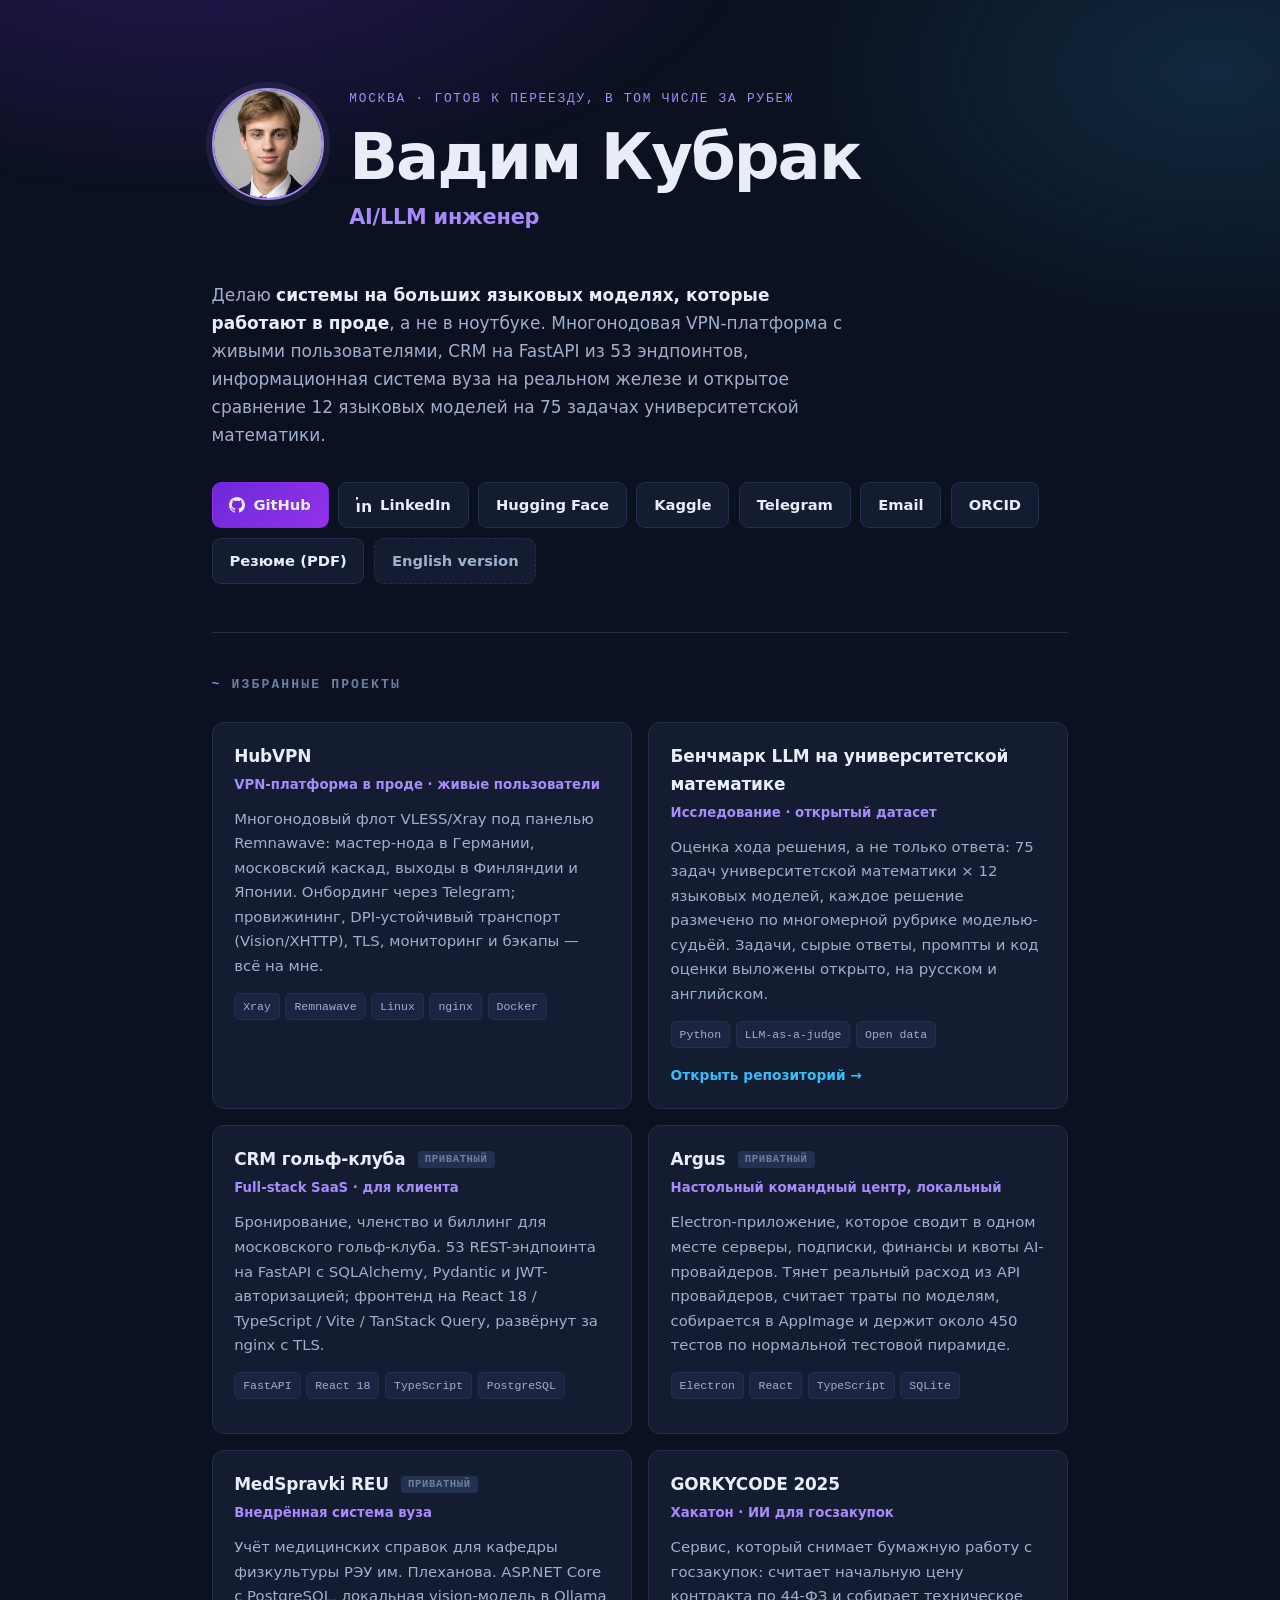
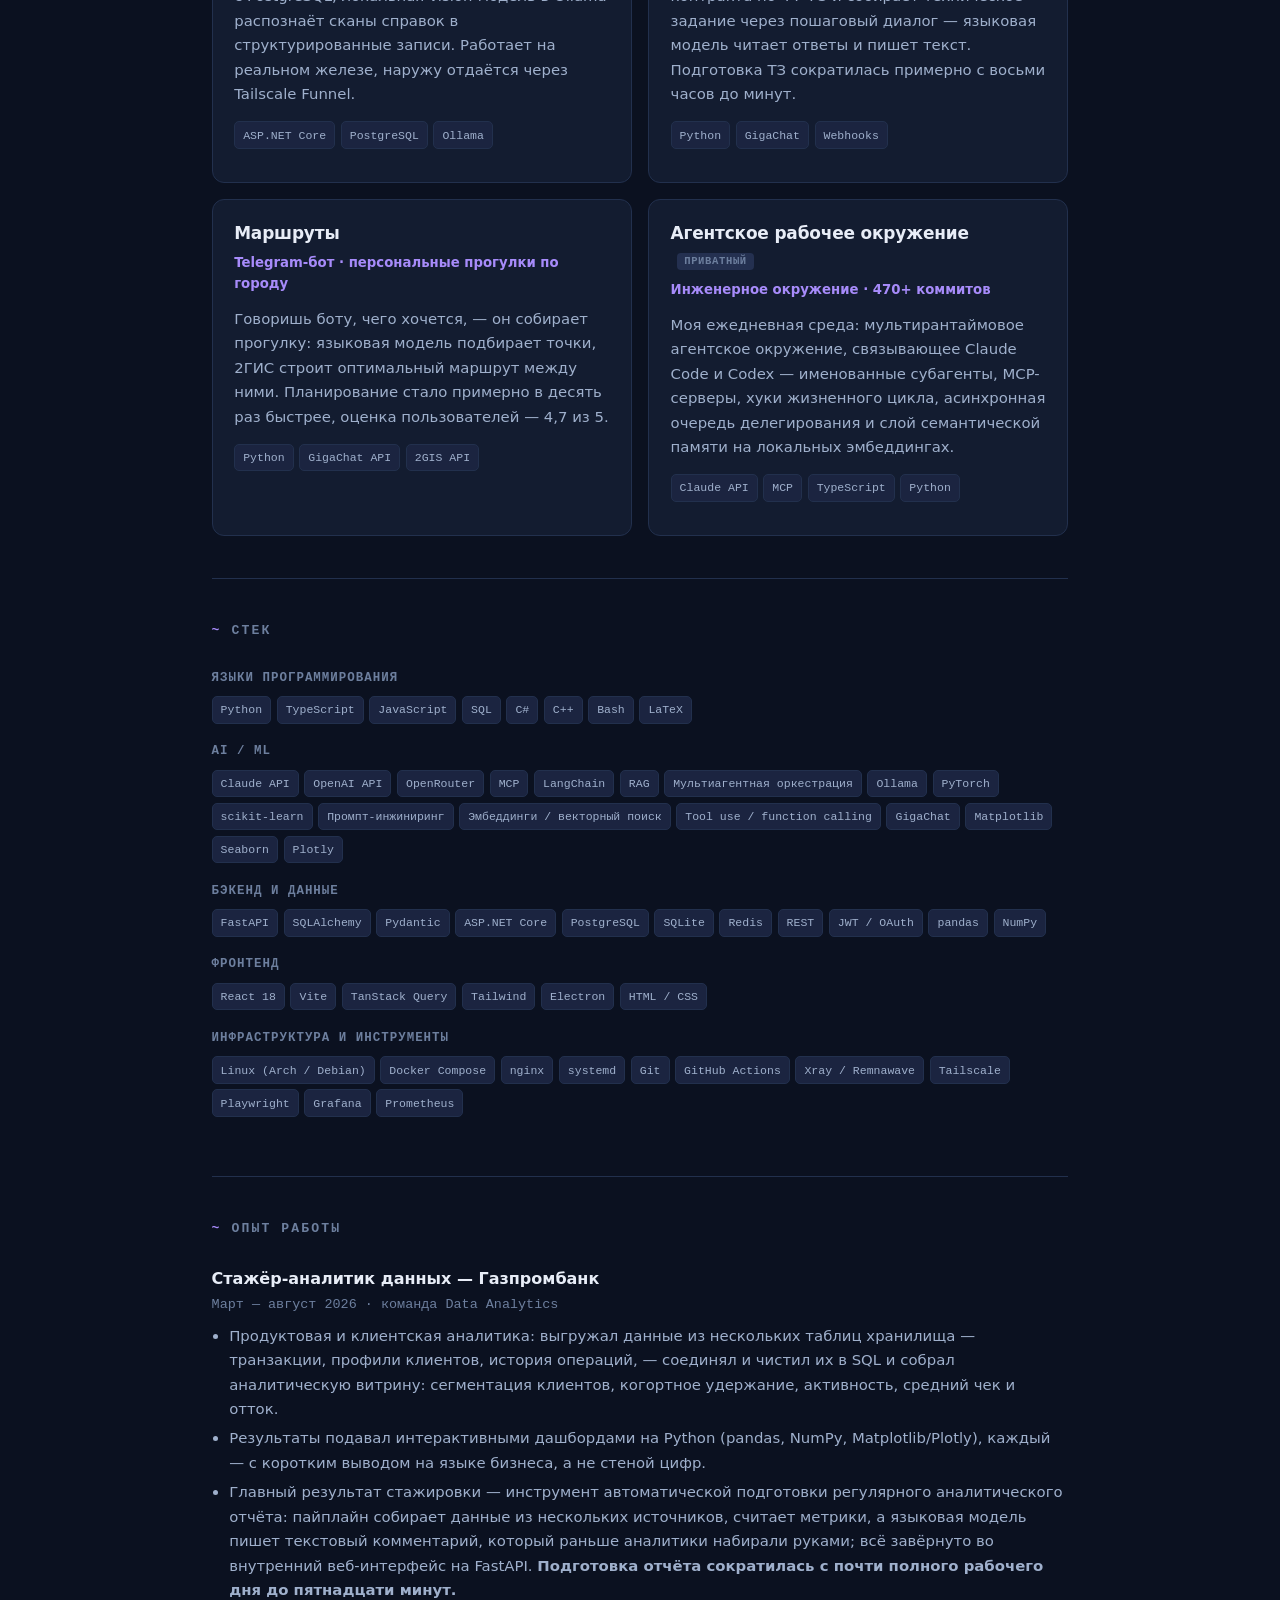
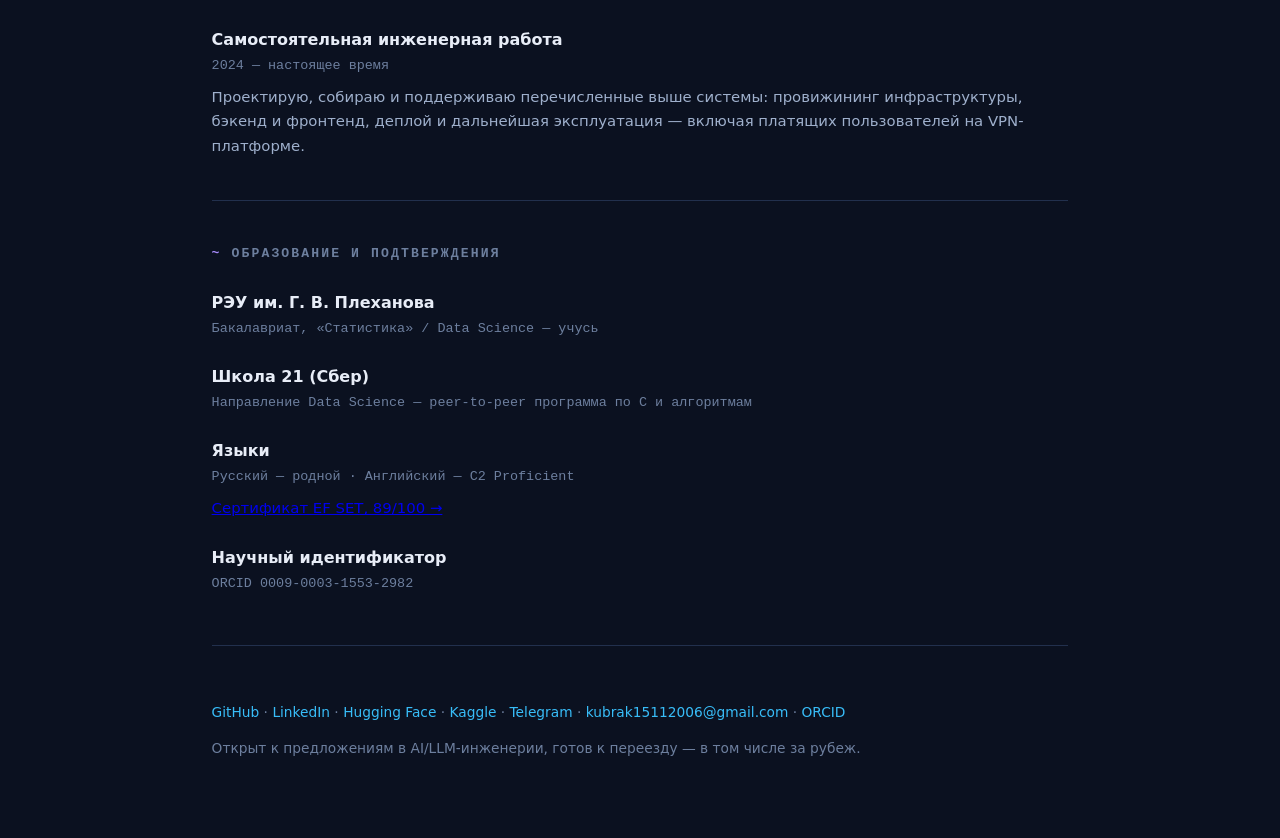
==== ru/index.html @ 2b0903d4 "Add a printable one-page CV and a Russian version of the site" ====
<!doctype html>
<html lang="ru">
<head>
<meta charset="utf-8" />
<meta name="viewport" content="width=device-width, initial-scale=1" />
<title>Вадим Кубрак — AI/LLM инженер</title>
<meta name="description" content="AI/LLM инженер. Системы на языковых моделях в проде: мультиагентные пайплайны, RAG, MCP. FastAPI, React, инфраструктура на Linux. Открыт к предложениям, готов к переезду." />
<link rel="canonical" href="https://archangel-gabri.github.io/ru/" />
<link rel="alternate" hreflang="en" href="https://archangel-gabri.github.io/" />
<link rel="alternate" hreflang="ru" href="https://archangel-gabri.github.io/ru/" />
<link rel="alternate" hreflang="x-default" href="https://archangel-gabri.github.io/" />

<meta property="og:type" content="profile" />
<meta property="og:title" content="Вадим Кубрак — AI/LLM инженер" />
<meta property="og:description" content="Системы на языковых моделях, которые работают в проде, а не в ноутбуке. Мультиагентные пайплайны, RAG, MCP." />
<meta property="og:url" content="https://archangel-gabri.github.io/ru/" />
<meta property="og:image" content="https://archangel-gabri.github.io/assets/og.jpg" />
<meta property="og:image:width" content="1200" />
<meta property="og:image:height" content="630" />
<meta property="profile:first_name" content="Vadim" />
<meta property="profile:last_name" content="Kubrak" />
<meta name="twitter:card" content="summary_large_image" />
<meta name="twitter:title" content="Вадим Кубрак — AI/LLM инженер" />
<meta name="twitter:description" content="Системы на языковых моделях в проде. Мультиагентные пайплайны, RAG, MCP." />
<meta name="twitter:image" content="https://archangel-gabri.github.io/assets/og.jpg" />

<link rel="icon" type="image/png" href="../assets/favicon.png" />
<link rel="apple-touch-icon" href="../assets/avatar.jpg" />

<script type="application/ld+json">
{
  "@context": "https://schema.org",
  "@type": "Person",
  "name": "Vadim Kubrak",
  "alternateName": "Кубрак Вадим Андреевич",
  "jobTitle": "AI / LLM Application Engineer",
  "email": "mailto:kubrak15112006@gmail.com",
  "url": "https://archangel-gabri.github.io/",
  "image": "https://archangel-gabri.github.io/assets/avatar.jpg",
  "identifier": "https://orcid.org/0009-0003-1553-2982",
  "address": { "@type": "PostalAddress", "addressLocality": "Moscow", "addressCountry": "RU" },
  "seeks": {
    "@type": "Demand",
    "name": "AI / LLM engineering roles in the EU — relocation ready"
  },
  "hasCredential": [
    {
      "@type": "EducationalOccupationalCredential",
      "name": "EF SET English Certificate — C2 Proficient (89/100)",
      "url": "https://cert.efset.org/AUNUCR",
      "credentialCategory": "certificate"
    }
  ],
  "alumniOf": [
    { "@type": "CollegeOrUniversity", "name": "Plekhanov Russian University of Economics" },
    { "@type": "EducationalOrganization", "name": "School 21 (Sber)" }
  ],
  "knowsLanguage": ["ru", "en"],
  "knowsAbout": ["Large Language Models", "Retrieval-Augmented Generation", "Model Context Protocol",
                 "FastAPI", "React", "TypeScript", "Python", "Linux", "Docker"],
  "sameAs": [
    "https://github.com/Archangel-gabri",
    "https://www.linkedin.com/in/vadimkubrak/",
    "https://huggingface.co/vadimkubrak",
    "https://www.kaggle.com/vadimkubrak",
    "https://orcid.org/0009-0003-1553-2982",
    "https://t.me/Castiel68"
  ]
}
</script>

<style>
  :root{
    --bg:#0B1120; --bg-soft:#111a2e; --panel:#131c30; --line:#22304d;
    --ink:#E8EDF7; --ink-dim:#9FB0CC; --ink-faint:#6D7F9E;
    --accent:#A78BFA; --accent-2:#6D28D9; --accent-3:#38BDF8;
    --mono:ui-monospace,"JetBrains Mono","SF Mono",Menlo,Consolas,monospace;
    --sans:"Inter",system-ui,-apple-system,"Segoe UI",Roboto,sans-serif;
    --maxw:900px;
  }
  *{box-sizing:border-box}
  html{scroll-behavior:smooth}
  body{
    margin:0; background:var(--bg); color:var(--ink);
    font-family:var(--sans); line-height:1.65; -webkit-font-smoothing:antialiased;
  }
  body::before{
    content:""; position:fixed; inset:0; pointer-events:none; z-index:0;
    background:
      radial-gradient(60rem 30rem at 15% -10%, rgba(109,40,217,.28), transparent 60%),
      radial-gradient(45rem 28rem at 95% 8%, rgba(56,189,248,.14), transparent 62%);
  }
  .wrap{position:relative; z-index:1; max-width:var(--maxw); margin:0 auto; padding:0 1.35rem}

  /* ── header ─────────────────────────────────────────── */
  header{padding:5.5rem 0 3rem}
  .idcard{display:flex; gap:1.6rem; align-items:flex-start; margin-bottom:1.4rem}
  .idcard img{
    width:112px; height:112px; border-radius:50%; object-fit:cover; flex:none;
    border:2px solid var(--accent); box-shadow:0 0 0 6px rgba(167,139,250,.10);
  }
  @media (max-width:520px){
    .idcard{flex-direction:column; gap:1rem}
    .idcard img{width:88px; height:88px}
  }
  .eyebrow{
    font-family:var(--mono); font-size:.8rem; letter-spacing:.14em; text-transform:uppercase;
    color:var(--accent); margin:0 0 1rem;
  }
  h1{
    margin:0 0 .55rem; font-size:clamp(2.4rem,7vw,4rem); line-height:1.03;
    letter-spacing:-.03em; font-weight:800;
  }
  .role{
    margin:0 0 1.6rem; font-size:clamp(1.05rem,2.6vw,1.3rem); color:var(--accent);
    font-weight:600; letter-spacing:-.01em;
  }
  .lede{max-width:60ch; color:var(--ink-dim); font-size:1.06rem; margin:0 0 2rem}
  .lede strong{color:var(--ink); font-weight:600}

  .links{display:flex; flex-wrap:wrap; gap:.6rem}
  .btn{
    display:inline-flex; align-items:center; gap:.5rem; text-decoration:none;
    padding:.62rem 1.05rem; border-radius:9px; font-size:.92rem; font-weight:600;
    border:1px solid var(--line); color:var(--ink); background:var(--panel);
    transition:border-color .18s, transform .18s, background .18s;
  }
  .btn:hover{border-color:var(--accent); transform:translateY(-2px); background:#182444}
  .btn.lang{border-style:dashed; color:var(--ink-dim)}
  .btn.primary{background:linear-gradient(135deg,var(--accent-2),#9333EA); border-color:transparent}
  .btn.primary:hover{background:linear-gradient(135deg,#7c3aed,#a855f7)}
  .btn svg{width:16px;height:16px;fill:currentColor;flex:none}

  /* ── sections ───────────────────────────────────────── */
  section{padding:2.6rem 0; border-top:1px solid var(--line)}
  h2{
    font-family:var(--mono); font-size:.82rem; letter-spacing:.16em; text-transform:uppercase;
    color:var(--ink-faint); margin:0 0 1.6rem; font-weight:600;
  }
  h2::before{content:"~ "; color:var(--accent)}

  .grid{display:grid; grid-template-columns:repeat(auto-fit,minmax(280px,1fr)); gap:1rem}
  .card{
    background:var(--panel); border:1px solid var(--line); border-radius:12px; padding:1.25rem 1.35rem;
    transition:border-color .18s, transform .18s;
  }
  .card:hover{border-color:#33456b; transform:translateY(-2px)}
  .card h3{margin:0 0 .2rem; font-size:1.06rem; letter-spacing:-.01em}
  .card .meta{margin:0 0 .7rem; font-size:.83rem; color:var(--accent); font-weight:600}
  .card p{margin:0 0 .9rem; font-size:.93rem; color:var(--ink-dim)}
  .card a.more{font-size:.86rem; color:var(--accent-3); text-decoration:none; font-weight:600}
  .card a.more:hover{text-decoration:underline}

  .tags{display:flex; flex-wrap:wrap; gap:.35rem; margin-bottom:.85rem}
  .tag{
    font-family:var(--mono); font-size:.72rem; padding:.2rem .5rem; border-radius:5px;
    background:#1b2440; color:var(--ink-dim); border:1px solid var(--line);
  }
  .pill{
    font-family:var(--mono); font-size:.66rem; letter-spacing:.06em; text-transform:uppercase;
    padding:.15rem .45rem; border-radius:4px; background:#243050; color:var(--ink-faint);
    vertical-align:middle; margin-left:.4rem; font-weight:600;
  }

  /* stack */
  .stack-row{margin-bottom:1.1rem}
  .stack-row h4{
    margin:0 0 .5rem; font-size:.78rem; font-family:var(--mono); color:var(--ink-faint);
    letter-spacing:.08em; text-transform:uppercase; font-weight:600;
  }

  /* experience / education */
  .entry{margin-bottom:1.5rem}
  .entry:last-child{margin-bottom:0}
  .entry h3{margin:0 0 .1rem; font-size:1rem}
  .entry .meta{margin:0 0 .5rem; font-size:.84rem; color:var(--ink-faint); font-family:var(--mono)}
  .entry p{margin:0; font-size:.93rem; color:var(--ink-dim)}
  .entry ul{margin:.5rem 0 0; padding-left:1.1rem; color:var(--ink-dim); font-size:.93rem}
  .entry li{margin-bottom:.28rem}

  footer{
    padding:2.6rem 0 4rem; border-top:1px solid var(--line);
    color:var(--ink-faint); font-size:.86rem;
  }
  footer a{color:var(--accent-3); text-decoration:none}
  footer a:hover{text-decoration:underline}

  @media (prefers-reduced-motion:reduce){
    *{transition:none !important; scroll-behavior:auto !important}
  }
</style>
</head>
<body>
<div class="wrap">

<header>
  <div class="idcard">
    <img src="../assets/avatar.jpg" width="112" height="112"
         alt="Vadim Kubrak" fetchpriority="high" />
    <div>
      <p class="eyebrow">Москва · готов к переезду, в том числе за рубеж</p>
      <h1>Вадим Кубрак</h1>
      <p class="role">AI/LLM инженер</p>
    </div>
  </div>
  <p class="lede">
    Делаю <strong>системы на больших языковых моделях, которые работают в проде</strong>, а не в ноутбуке.
    Многонодовая VPN-платформа с живыми пользователями, CRM на FastAPI из 53 эндпоинтов, информационная
    система вуза на реальном железе и открытое сравнение 12 языковых моделей на 75 задачах университетской
    математики.
  </p>
  <div class="links">
    <a class="btn primary" href="https://github.com/Archangel-gabri">
      <svg viewBox="0 0 16 16"><path d="M8 0C3.58 0 0 3.58 0 8c0 3.54 2.29 6.53 5.47 7.59.4.07.55-.17.55-.38 0-.19-.01-.82-.01-1.49-2.01.37-2.53-.49-2.69-.94-.09-.23-.48-.94-.82-1.13-.28-.15-.68-.52-.01-.53.63-.01 1.08.58 1.23.82.72 1.21 1.87.87 2.33.66.07-.52.28-.87.51-1.07-1.78-.2-3.64-.89-3.64-3.95 0-.87.31-1.59.82-2.15-.08-.2-.36-1.02.08-2.12 0 0 .67-.21 2.2.82.64-.18 1.32-.27 2-.27s1.36.09 2 .27c1.53-1.04 2.2-.82 2.2-.82.44 1.1.16 1.92.08 2.12.51.56.82 1.27.82 2.15 0 3.07-1.87 3.75-3.65 3.95.29.25.54.73.54 1.48 0 1.07-.01 1.93-.01 2.2 0 .21.15.46.55.38A8.01 8.01 0 0016 8c0-4.42-3.58-8-8-8z"/></svg>
      GitHub
    </a>
    <a class="btn" href="https://www.linkedin.com/in/vadimkubrak/">
      <svg viewBox="0 0 16 16"><path d="M3.6 5.9H.9V15h2.7V5.9zM2.2 1A1.6 1.6 0 100 2.6 1.6 1.6 0 002.2 1zM15 9.9c0-2.6-1.4-3.9-3.3-3.9a2.9 2.9 0 00-2.6 1.4V5.9H6.4V15H9v-4.8c0-1.3.3-2.2 1.6-2.2s1.5.9 1.5 2.2V15H15V9.9z"/></svg>
      LinkedIn
    </a>
    <a class="btn" href="https://huggingface.co/vadimkubrak">Hugging Face</a>
    <a class="btn" href="https://www.kaggle.com/vadimkubrak">Kaggle</a>
    <a class="btn" href="https://t.me/Castiel68">Telegram</a>
    <a class="btn" href="mailto:kubrak15112006@gmail.com">Email</a>
    <a class="btn" href="https://orcid.org/0009-0003-1553-2982">ORCID</a>
    <a class="btn" href="../Vadim-Kubrak-CV.pdf" download>Резюме (PDF)</a>
    <a class="btn lang" href="../" hreflang="en" lang="en">English version</a>
  </div>
</header>

<section id="work">
  <h2>Избранные проекты</h2>
  <div class="grid">

    <article class="card">
      <h3>HubVPN</h3>
      <p class="meta">VPN-платформа в проде · живые пользователи</p>
      <p>
        Многонодовый флот VLESS/Xray под панелью Remnawave: мастер-нода в Германии, московский каскад,
        выходы в Финляндии и Японии. Онбординг через Telegram; провижининг, DPI-устойчивый транспорт
        (Vision/XHTTP), TLS, мониторинг и бэкапы — всё на мне.
      </p>
      <div class="tags"><span class="tag">Xray</span><span class="tag">Remnawave</span><span class="tag">Linux</span><span class="tag">nginx</span><span class="tag">Docker</span></div>
    </article>

    <article class="card">
      <h3>Бенчмарк LLM на университетской математике</h3>
      <p class="meta">Исследование · открытый датасет</p>
      <p>
        Оценка хода решения, а не только ответа: 75 задач университетской математики × 12 языковых моделей,
        каждое решение размечено по многомерной рубрике моделью-судьёй. Задачи, сырые ответы, промпты и код
        оценки выложены открыто, на русском и английском.
      </p>
      <div class="tags"><span class="tag">Python</span><span class="tag">LLM-as-a-judge</span><span class="tag">Open data</span></div>
      <a class="more" href="https://github.com/Archangel-gabri/llm-university-math-benchmark">Открыть репозиторий →</a>
    </article>

    <article class="card">
      <h3>CRM гольф-клуба <span class="pill">приватный</span></h3>
      <p class="meta">Full-stack SaaS · для клиента</p>
      <p>
        Бронирование, членство и биллинг для московского гольф-клуба. 53 REST-эндпоинта на FastAPI с
        SQLAlchemy, Pydantic и JWT-авторизацией; фронтенд на React 18 / TypeScript / Vite / TanStack Query,
        развёрнут за nginx с TLS.
      </p>
      <div class="tags"><span class="tag">FastAPI</span><span class="tag">React 18</span><span class="tag">TypeScript</span><span class="tag">PostgreSQL</span></div>
    </article>

    <article class="card">
      <h3>Argus <span class="pill">приватный</span></h3>
      <p class="meta">Настольный командный центр, локальный</p>
      <p>
        Electron-приложение, которое сводит в одном месте серверы, подписки, финансы и квоты AI-провайдеров.
        Тянет реальный расход из API провайдеров, считает траты по моделям, собирается в AppImage и держит
        около 450 тестов по нормальной тестовой пирамиде.
      </p>
      <div class="tags"><span class="tag">Electron</span><span class="tag">React</span><span class="tag">TypeScript</span><span class="tag">SQLite</span></div>
    </article>

    <article class="card">
      <h3>MedSpravki REU <span class="pill">приватный</span></h3>
      <p class="meta">Внедрённая система вуза</p>
      <p>
        Учёт медицинских справок для кафедры физкультуры РЭУ им. Плеханова. ASP.NET Core с PostgreSQL,
        локальная vision-модель в Ollama распознаёт сканы справок в структурированные записи. Работает на
        реальном железе, наружу отдаётся через Tailscale Funnel.
      </p>
      <div class="tags"><span class="tag">ASP.NET Core</span><span class="tag">PostgreSQL</span><span class="tag">Ollama</span></div>
    </article>

    <article class="card">
      <h3>GORKYCODE 2025</h3>
      <p class="meta">Хакатон · ИИ для госзакупок</p>
      <p>
        Сервис, который снимает бумажную работу с госзакупок: считает начальную цену контракта по 44-ФЗ и
        собирает техническое задание через пошаговый диалог — языковая модель читает ответы и пишет текст.
        Подготовка ТЗ сократилась примерно с восьми часов до минут.
      </p>
      <div class="tags"><span class="tag">Python</span><span class="tag">GigaChat</span><span class="tag">Webhooks</span></div>
    </article>

    <article class="card">
      <h3>Маршруты</h3>
      <p class="meta">Telegram-бот · персональные прогулки по городу</p>
      <p>
        Говоришь боту, чего хочется, — он собирает прогулку: языковая модель подбирает точки, 2ГИС строит
        оптимальный маршрут между ними. Планирование стало примерно в десять раз быстрее, оценка
        пользователей — 4,7 из 5.
      </p>
      <div class="tags"><span class="tag">Python</span><span class="tag">GigaChat API</span><span class="tag">2GIS API</span></div>
    </article>

    <article class="card">
      <h3>Агентское рабочее окружение <span class="pill">приватный</span></h3>
      <p class="meta">Инженерное окружение · 470+ коммитов</p>
      <p>
        Моя ежедневная среда: мультирантаймовое агентское окружение, связывающее Claude Code и Codex —
        именованные субагенты, MCP-серверы, хуки жизненного цикла, асинхронная очередь делегирования и
        слой семантической памяти на локальных эмбеддингах.
      </p>
      <div class="tags"><span class="tag">Claude API</span><span class="tag">MCP</span><span class="tag">TypeScript</span><span class="tag">Python</span></div>
    </article>

  </div>
</section>

<section id="stack">
  <h2>Стек</h2>

  <div class="stack-row">
    <h4>Языки программирования</h4>
    <div class="tags">
      <span class="tag">Python</span><span class="tag">TypeScript</span><span class="tag">JavaScript</span>
      <span class="tag">SQL</span><span class="tag">C#</span><span class="tag">C++</span>
      <span class="tag">Bash</span><span class="tag">LaTeX</span>
    </div>
  </div>

  <div class="stack-row">
    <h4>AI / ML</h4>
    <div class="tags">
      <span class="tag">Claude API</span><span class="tag">OpenAI API</span><span class="tag">OpenRouter</span>
      <span class="tag">MCP</span><span class="tag">LangChain</span><span class="tag">RAG</span>
      <span class="tag">Мультиагентная оркестрация</span><span class="tag">Ollama</span>
      <span class="tag">PyTorch</span><span class="tag">scikit-learn</span><span class="tag">Промпт-инжиниринг</span>
      <span class="tag">Эмбеддинги / векторный поиск</span><span class="tag">Tool use / function calling</span>
      <span class="tag">GigaChat</span><span class="tag">Matplotlib</span><span class="tag">Seaborn</span><span class="tag">Plotly</span>
    </div>
  </div>

  <div class="stack-row">
    <h4>Бэкенд и данные</h4>
    <div class="tags">
      <span class="tag">FastAPI</span><span class="tag">SQLAlchemy</span><span class="tag">Pydantic</span>
      <span class="tag">ASP.NET Core</span><span class="tag">PostgreSQL</span><span class="tag">SQLite</span>
      <span class="tag">Redis</span><span class="tag">REST</span><span class="tag">JWT / OAuth</span>
      <span class="tag">pandas</span><span class="tag">NumPy</span>
    </div>
  </div>

  <div class="stack-row">
    <h4>Фронтенд</h4>
    <div class="tags">
      <span class="tag">React 18</span><span class="tag">Vite</span><span class="tag">TanStack Query</span>
      <span class="tag">Tailwind</span><span class="tag">Electron</span><span class="tag">HTML / CSS</span>
    </div>
  </div>

  <div class="stack-row">
    <h4>Инфраструктура и инструменты</h4>
    <div class="tags">
      <span class="tag">Linux (Arch / Debian)</span><span class="tag">Docker Compose</span><span class="tag">nginx</span>
      <span class="tag">systemd</span><span class="tag">Git</span><span class="tag">GitHub Actions</span>
      <span class="tag">Xray / Remnawave</span><span class="tag">Tailscale</span><span class="tag">Playwright</span>
      <span class="tag">Grafana</span><span class="tag">Prometheus</span>
    </div>
  </div>
</section>

<section id="experience">
  <h2>Опыт работы</h2>

  <div class="entry">
    <h3>Стажёр-аналитик данных — Газпромбанк</h3>
    <p class="meta">Март — август 2026 · команда Data Analytics</p>
    <ul>
      <li>Продуктовая и клиентская аналитика: выгружал данные из нескольких таблиц хранилища —
          транзакции, профили клиентов, история операций, — соединял и чистил их в SQL и собрал
          аналитическую витрину: сегментация клиентов, когортное удержание, активность, средний чек
          и отток.</li>
      <li>Результаты подавал интерактивными дашбордами на Python (pandas, NumPy, Matplotlib/Plotly),
          каждый — с коротким выводом на языке бизнеса, а не стеной цифр.</li>
      <li>Главный результат стажировки — инструмент автоматической подготовки регулярного
          аналитического отчёта: пайплайн собирает данные из нескольких источников, считает метрики,
          а языковая модель пишет текстовый комментарий, который раньше аналитики набирали руками;
          всё завёрнуто во внутренний веб-интерфейс на FastAPI. <strong>Подготовка отчёта сократилась
          с почти полного рабочего дня до пятнадцати минут.</strong></li>
    </ul>
  </div>

  <div class="entry">
    <h3>Самостоятельная инженерная работа</h3>
    <p class="meta">2024 — настоящее время</p>
    <p>
      Проектирую, собираю и поддерживаю перечисленные выше системы: провижининг инфраструктуры, бэкенд и
      фронтенд, деплой и дальнейшая эксплуатация — включая платящих пользователей на VPN-платформе.
    </p>
  </div>
</section>

<section id="education">
  <h2>Образование и подтверждения</h2>

  <div class="entry">
    <h3>РЭУ им. Г. В. Плеханова</h3>
    <p class="meta">Бакалавриат, «Статистика» / Data Science — учусь</p>
  </div>

  <div class="entry">
    <h3>Школа 21 (Сбер)</h3>
    <p class="meta">Направление Data Science — peer-to-peer программа по C и алгоритмам</p>
  </div>

  <div class="entry">
    <h3>Языки</h3>
    <p class="meta">Русский — родной · Английский — C2 Proficient</p>
    <p><a class="more" href="https://cert.efset.org/AUNUCR">Сертификат EF SET, 89/100 →</a></p>
  </div>

  <div class="entry">
    <h3>Научный идентификатор</h3>
    <p class="meta">ORCID 0009-0003-1553-2982</p>
  </div>
</section>

<footer>
  <p>
    <a href="https://github.com/Archangel-gabri">GitHub</a> ·
    <a href="https://www.linkedin.com/in/vadimkubrak/">LinkedIn</a> ·
    <a href="https://huggingface.co/vadimkubrak">Hugging Face</a> ·
    <a href="https://www.kaggle.com/vadimkubrak">Kaggle</a> ·
    <a href="https://t.me/Castiel68">Telegram</a> ·
    <a href="mailto:kubrak15112006@gmail.com">kubrak15112006@gmail.com</a> ·
    <a href="https://orcid.org/0009-0003-1553-2982">ORCID</a>
  </p>
  <p>Открыт к предложениям в AI/LLM-инженерии, готов к переезду — в том числе за рубеж.</p>
</footer>

</div>
</body>
</html>
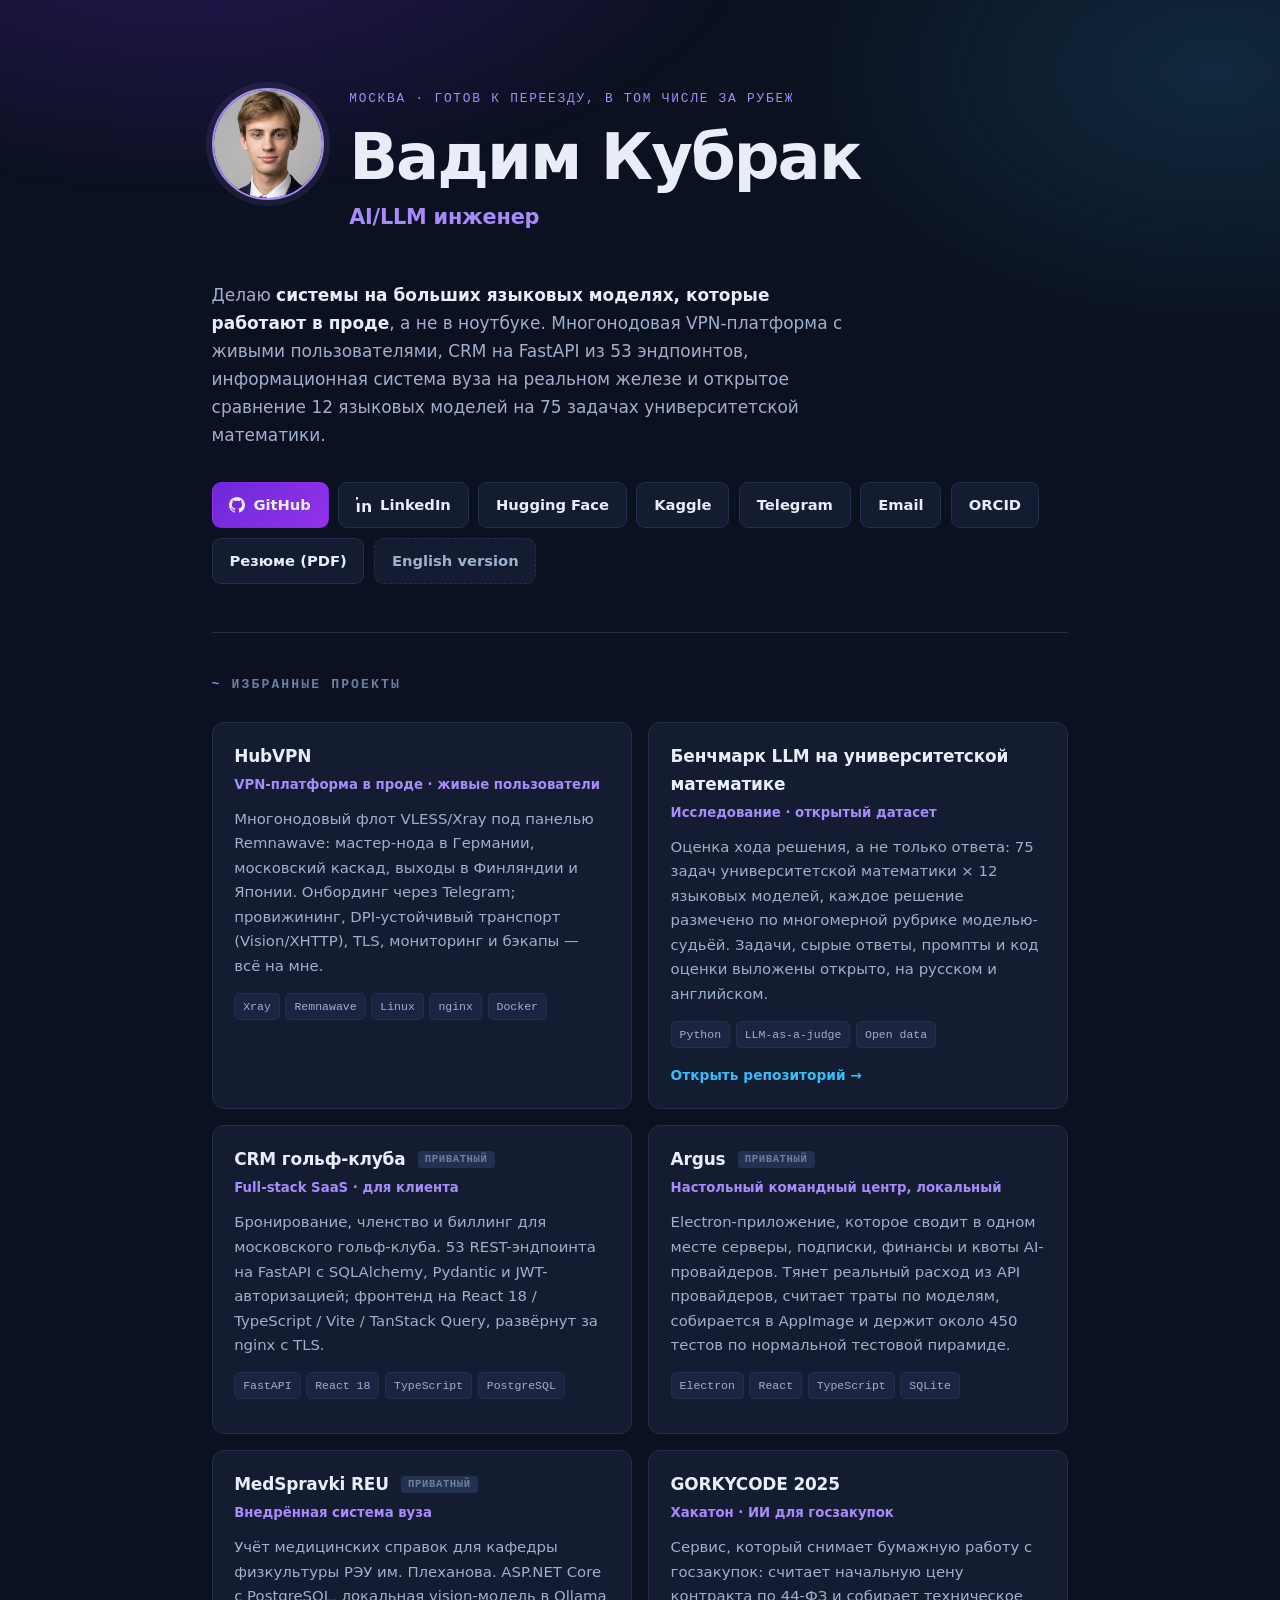
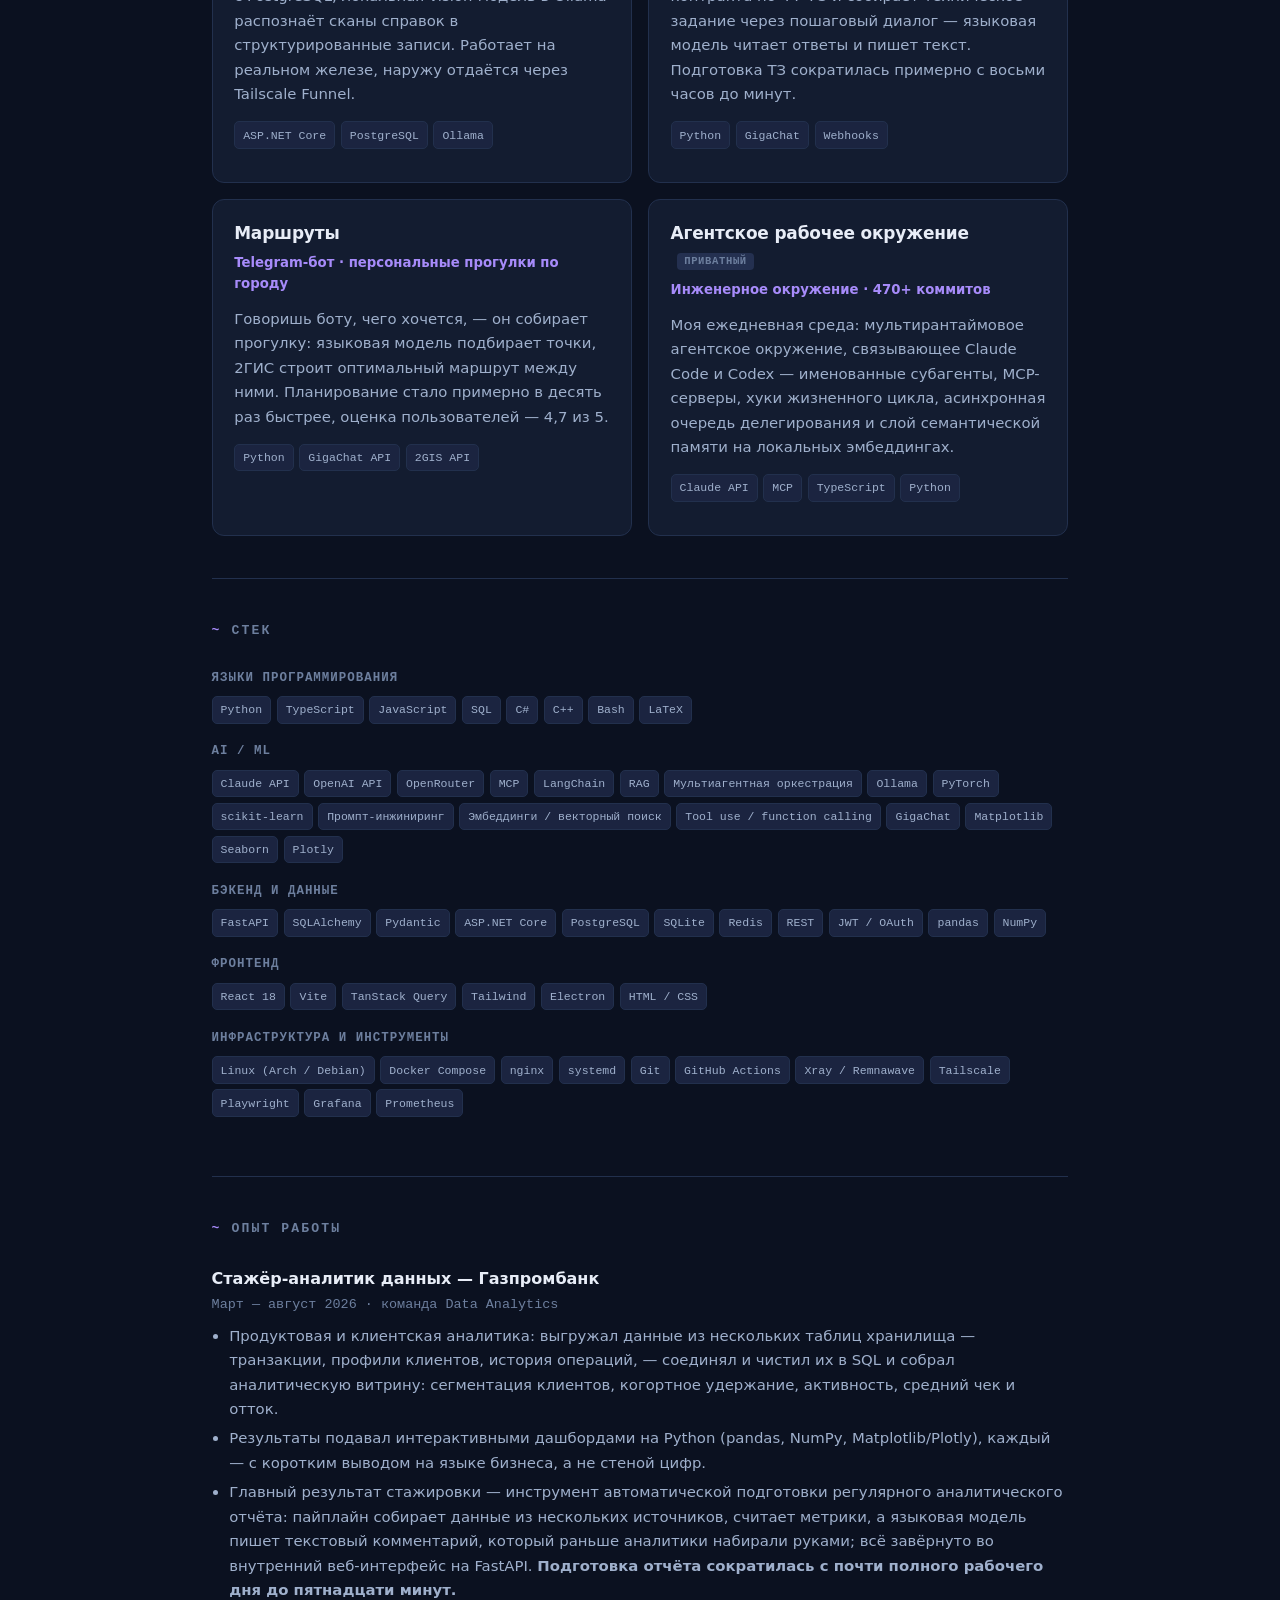
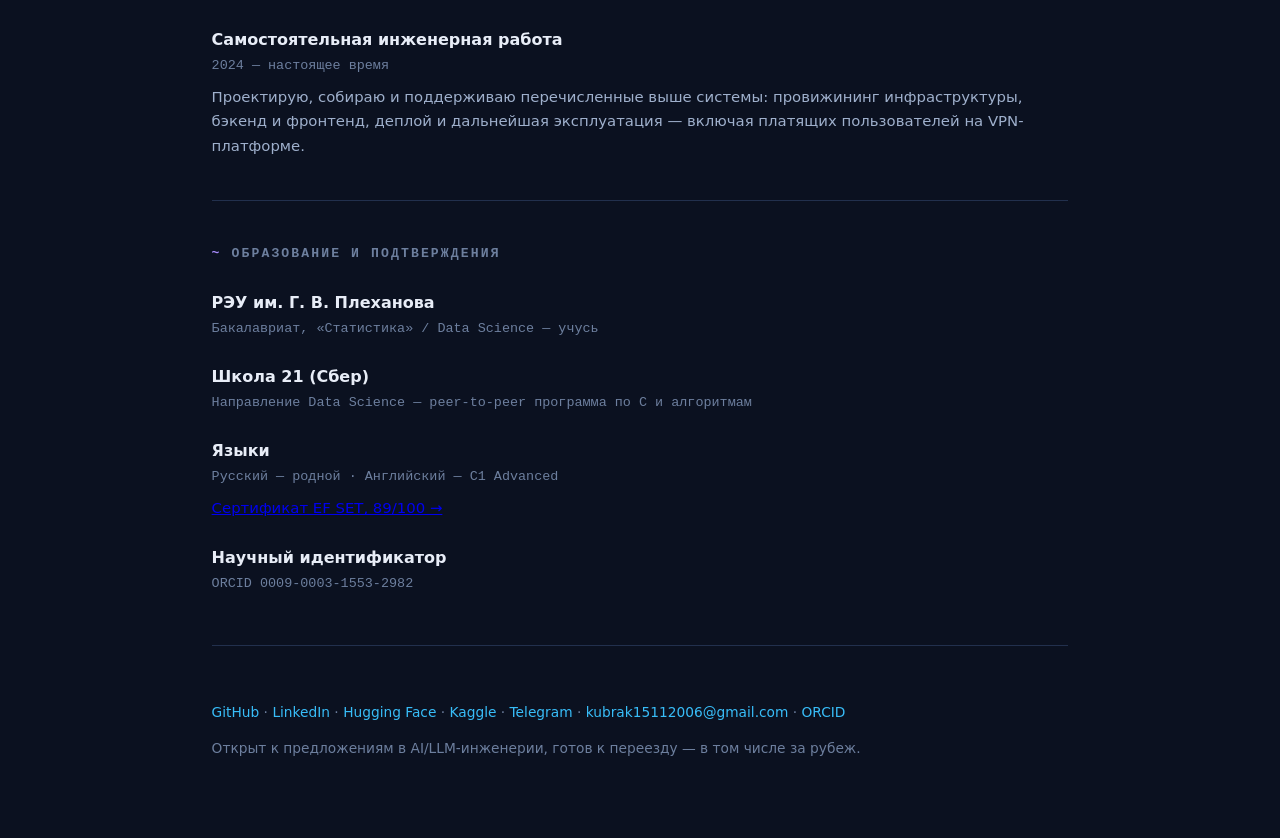
==== commit 7319b663: "English level stated as C1 Advanced Certificate link and 89/100 score unchanged; the credential is n" ====
--- a/ru/index.html
+++ b/ru/index.html
@@ -46,7 +46,7 @@
   "hasCredential": [
     {
       "@type": "EducationalOccupationalCredential",
-      "name": "EF SET English Certificate — C2 Proficient (89/100)",
+      "name": "EF SET English Certificate (89/100)",
       "url": "https://cert.efset.org/AUNUCR",
       "credentialCategory": "certificate"
     }
@@ -423,7 +423,7 @@
 
   <div class="entry">
     <h3>Языки</h3>
-    <p class="meta">Русский — родной · Английский — C2 Proficient</p>
+    <p class="meta">Русский — родной · Английский — C1 Advanced</p>
     <p><a class="more" href="https://cert.efset.org/AUNUCR">Сертификат EF SET, 89/100 →</a></p>
   </div>
 
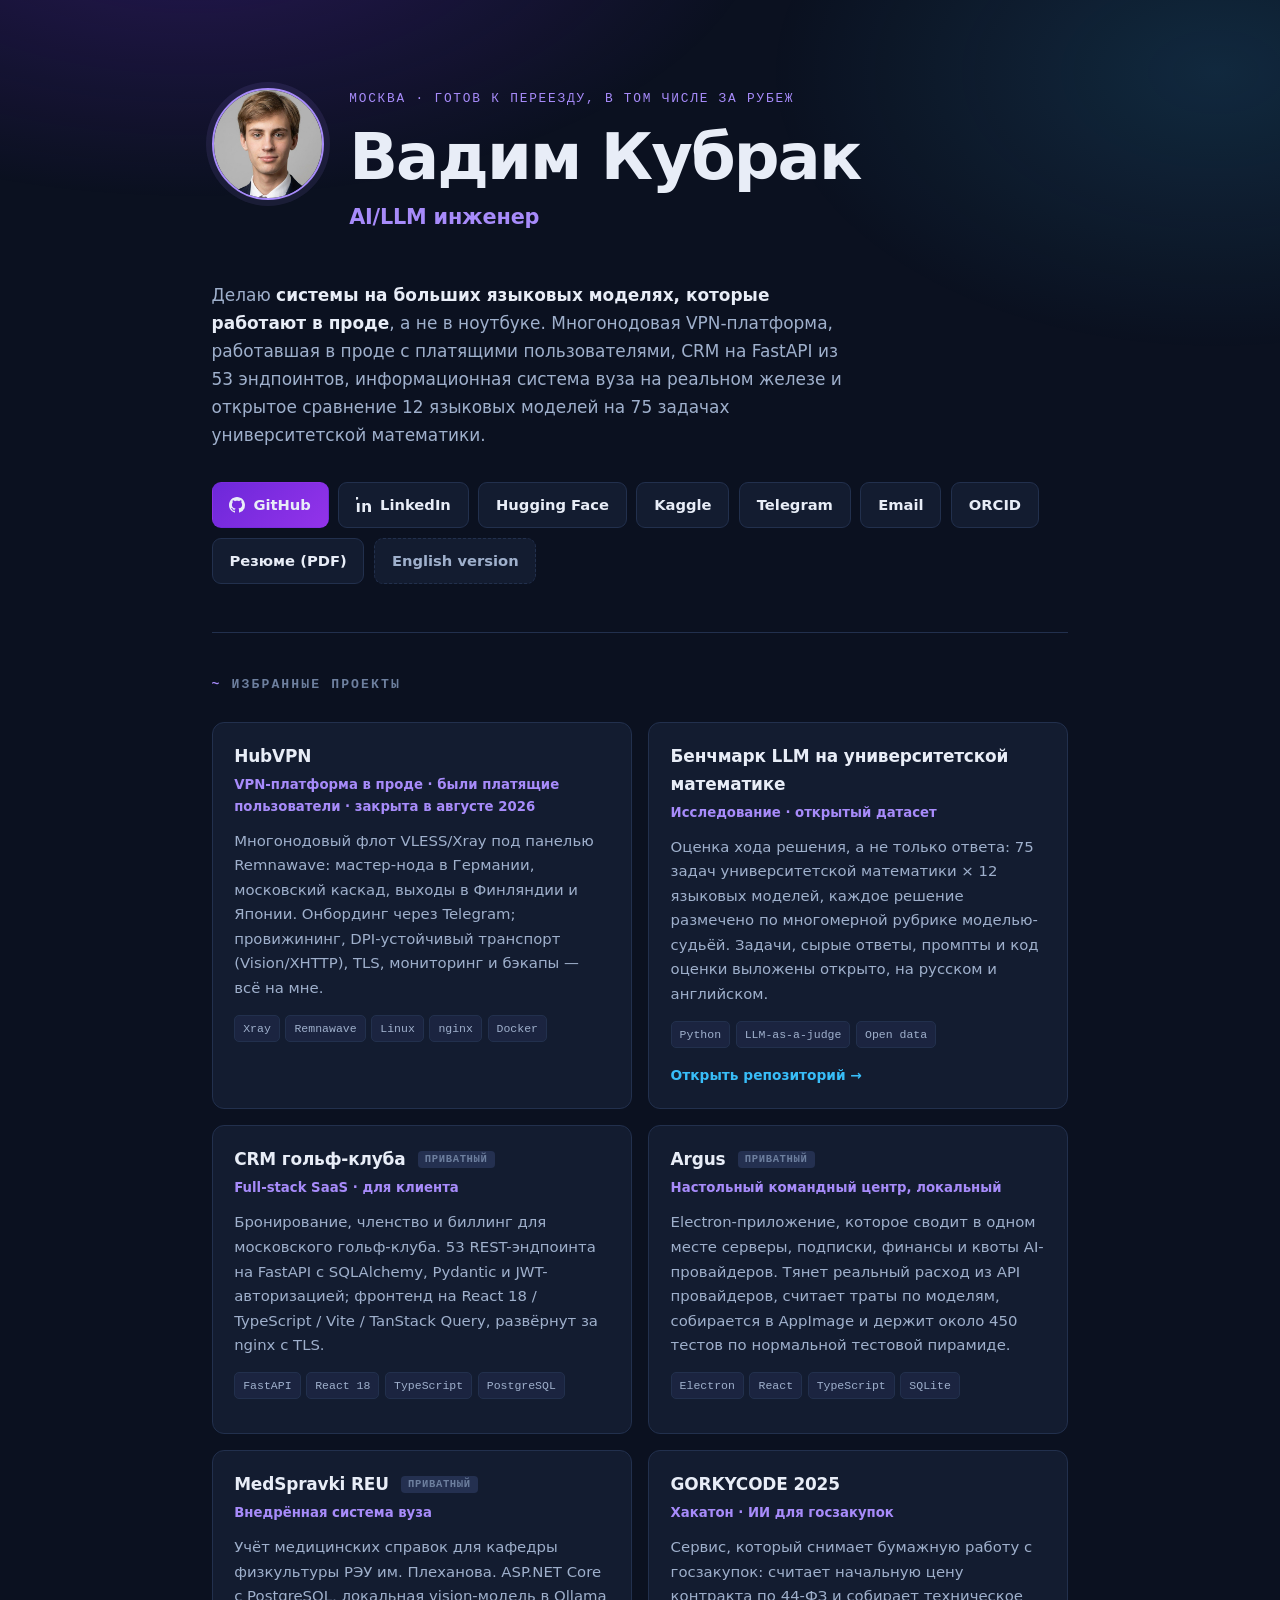
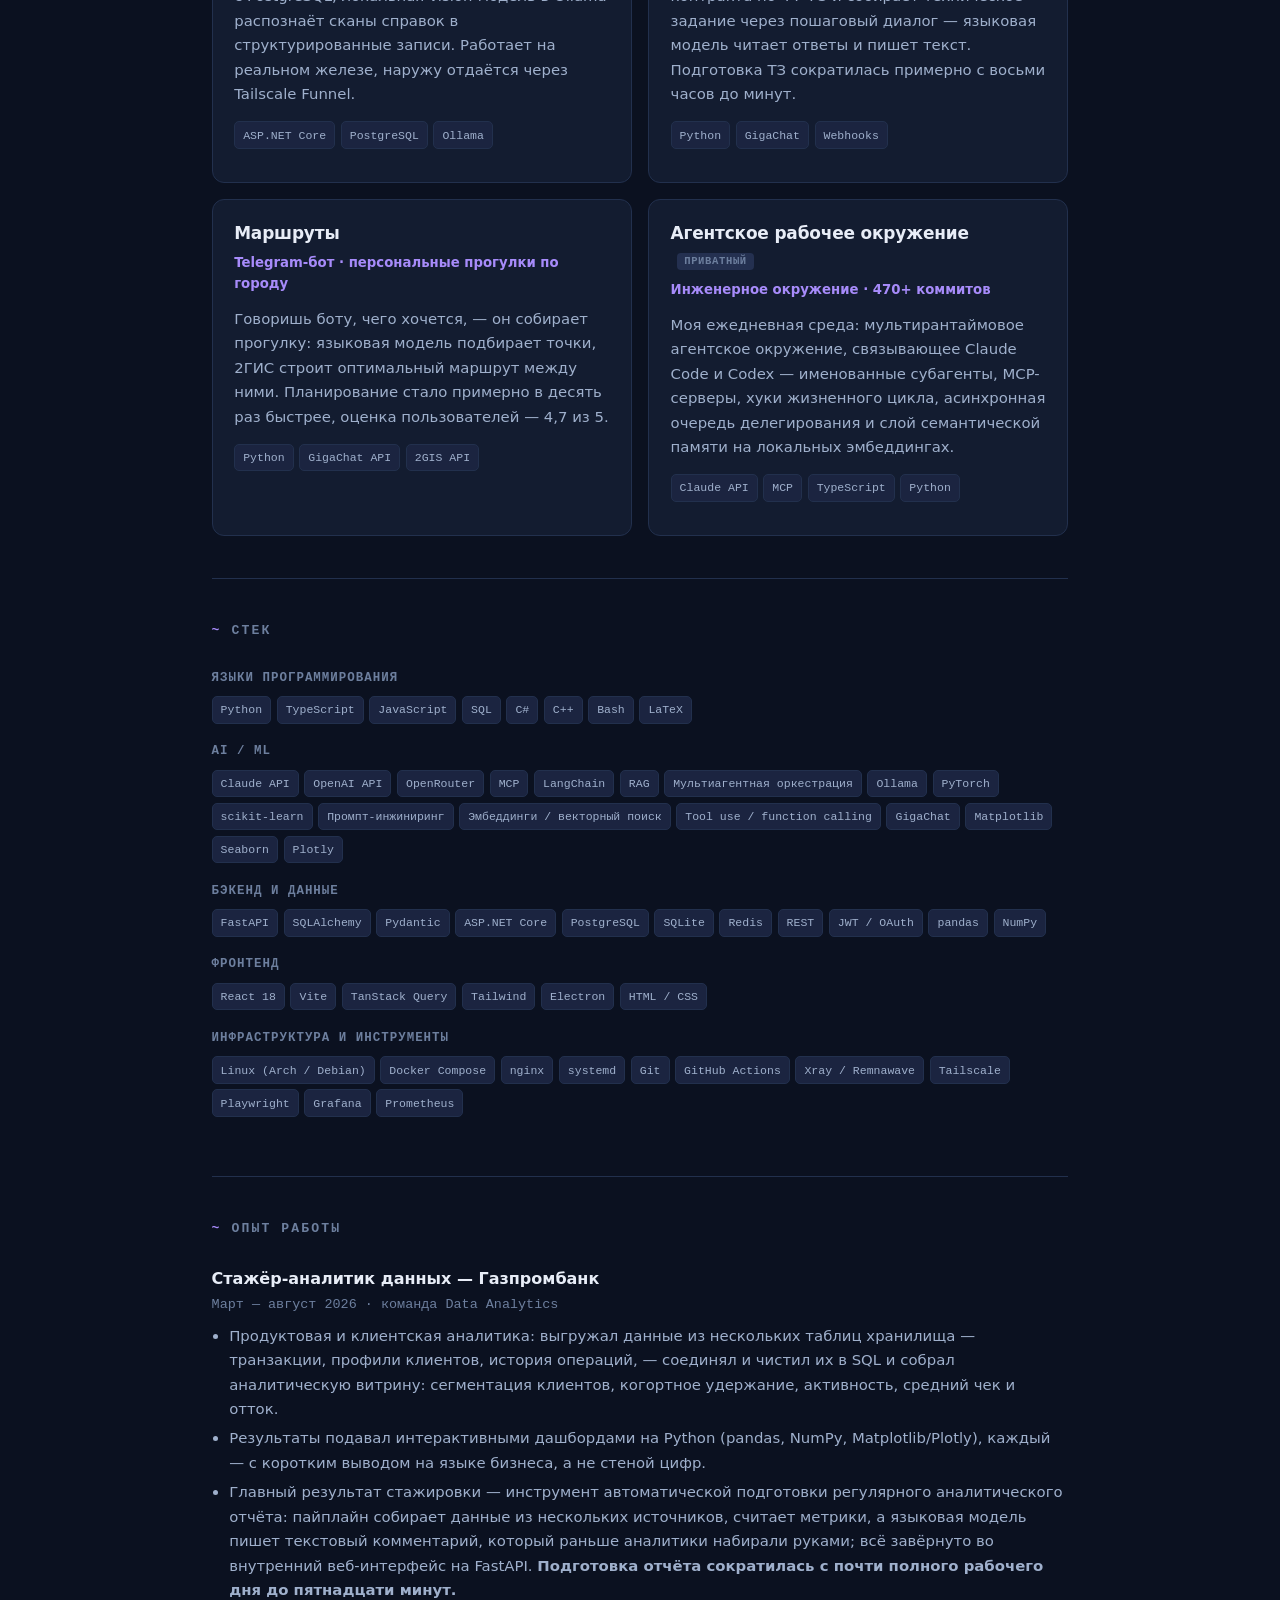
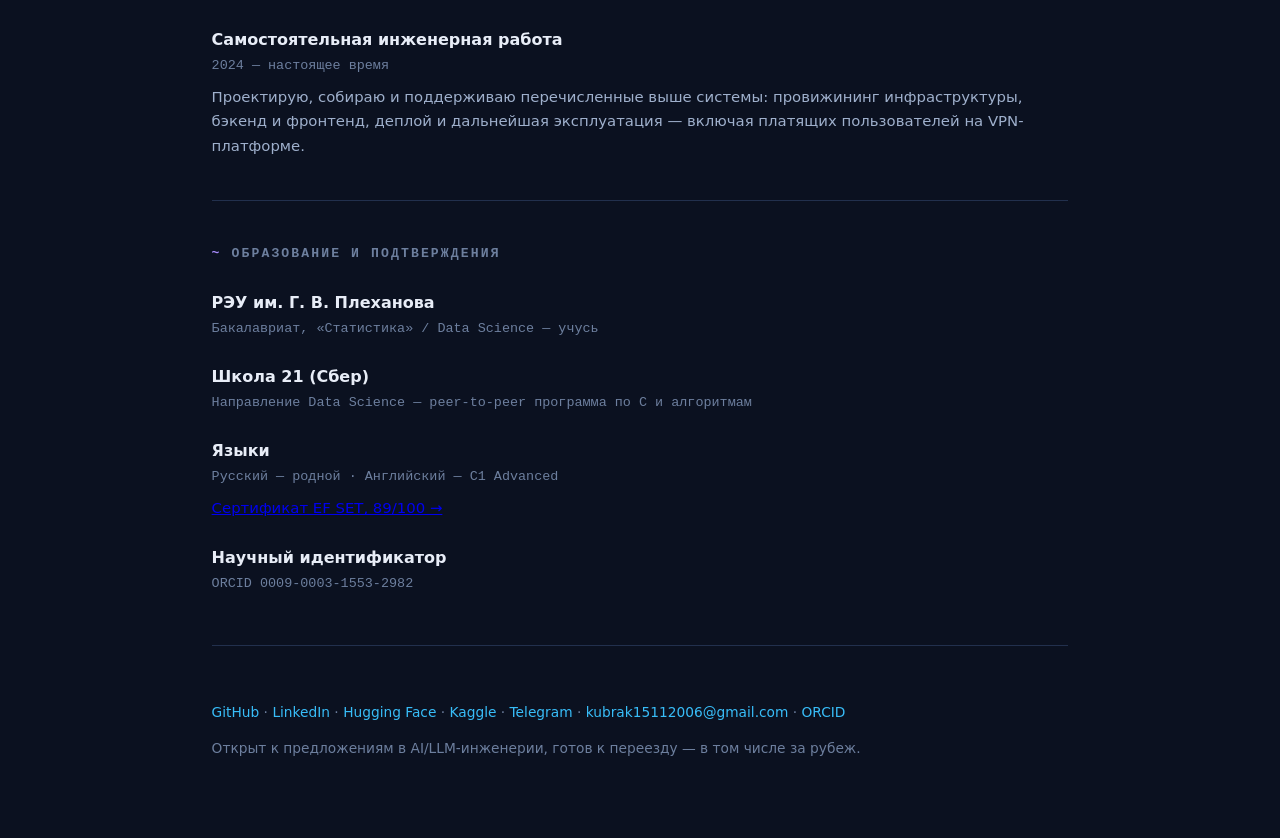
==== commit 921d6faf: "витрина обещала живых пользователей у закрытого проекта HubVPN закрыт 15.08.2026, а сайт до сих пор " ====
--- a/ru/index.html
+++ b/ru/index.html
@@ -205,7 +205,7 @@
   </div>
   <p class="lede">
     Делаю <strong>системы на больших языковых моделях, которые работают в проде</strong>, а не в ноутбуке.
-    Многонодовая VPN-платформа с живыми пользователями, CRM на FastAPI из 53 эндпоинтов, информационная
+    Многонодовая VPN-платформа, работавшая в проде с платящими пользователями, CRM на FastAPI из 53 эндпоинтов, информационная
     система вуза на реальном железе и открытое сравнение 12 языковых моделей на 75 задачах университетской
     математики.
   </p>
@@ -234,7 +234,7 @@
 
     <article class="card">
       <h3>HubVPN</h3>
-      <p class="meta">VPN-платформа в проде · живые пользователи</p>
+      <p class="meta">VPN-платформа в проде · были платящие пользователи · закрыта в августе 2026</p>
       <p>
         Многонодовый флот VLESS/Xray под панелью Remnawave: мастер-нода в Германии, московский каскад,
         выходы в Финляндии и Японии. Онбординг через Telegram; провижининг, DPI-устойчивый транспорт
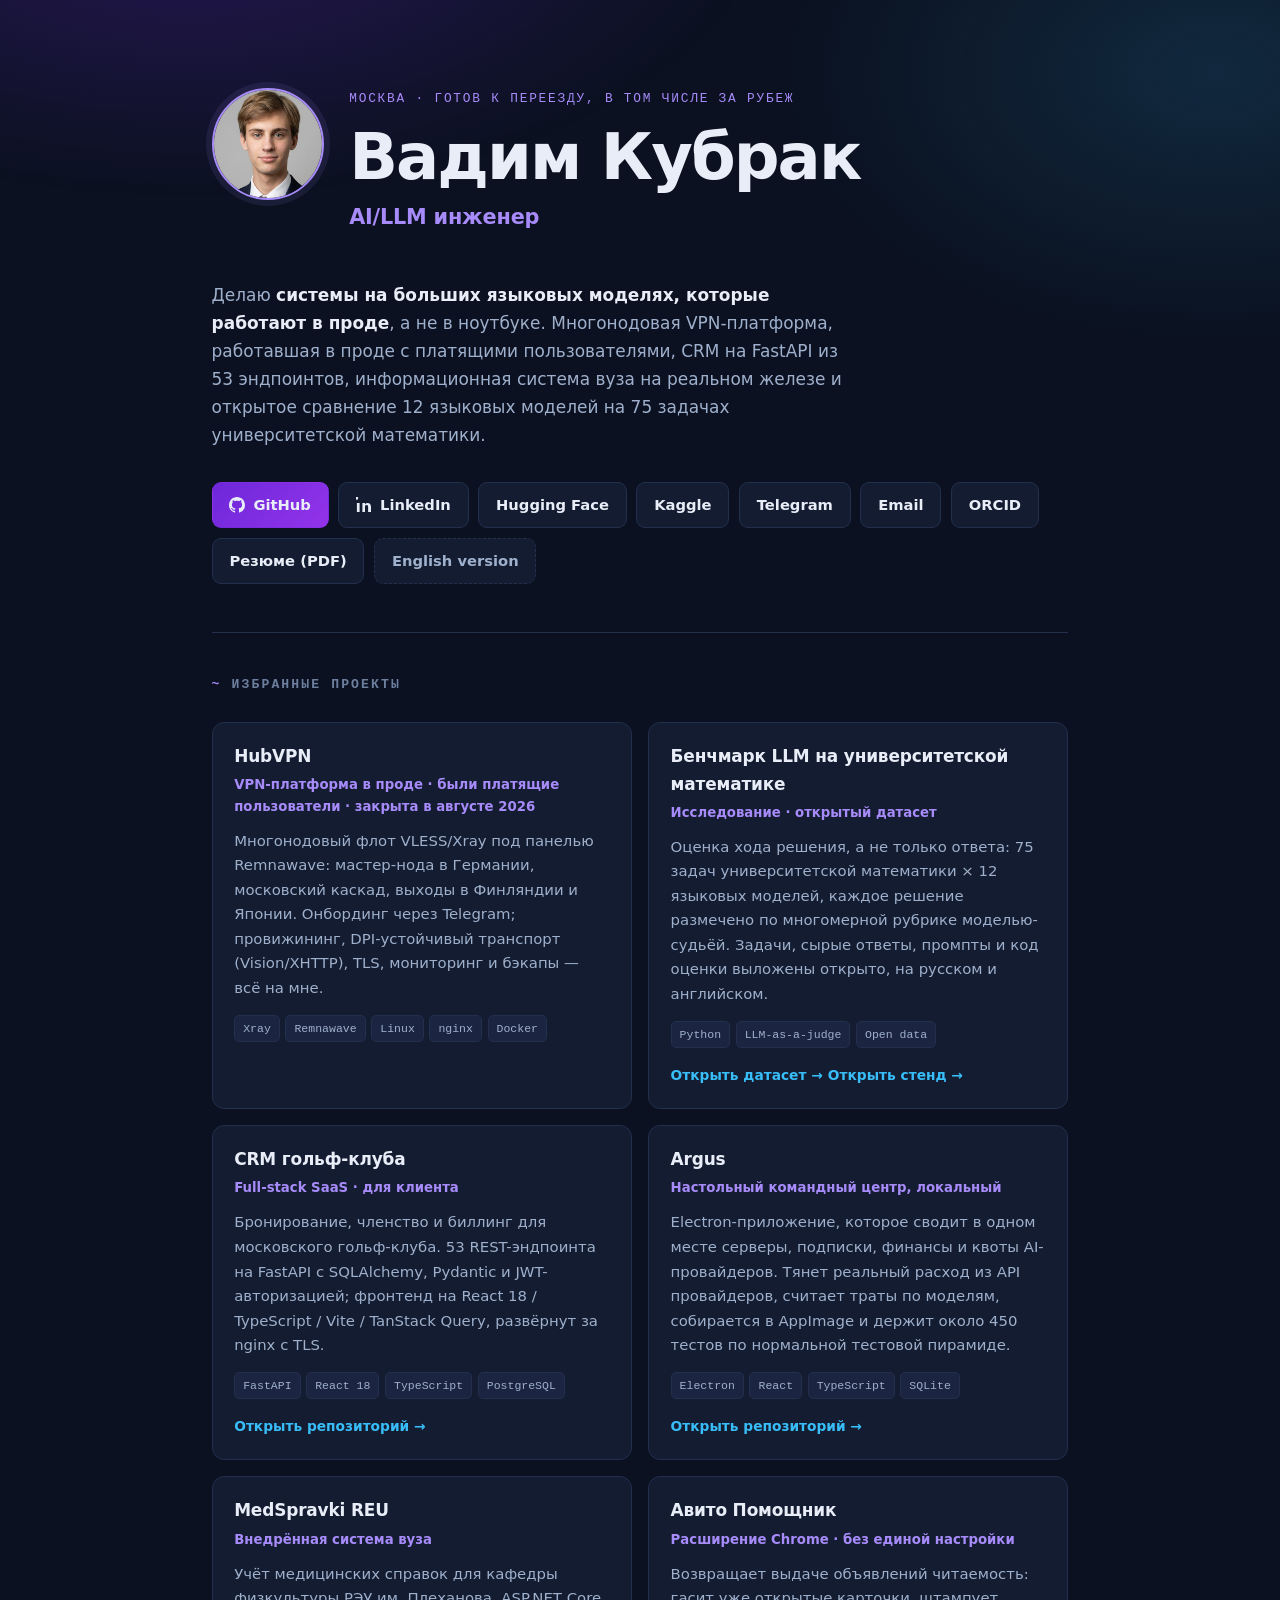
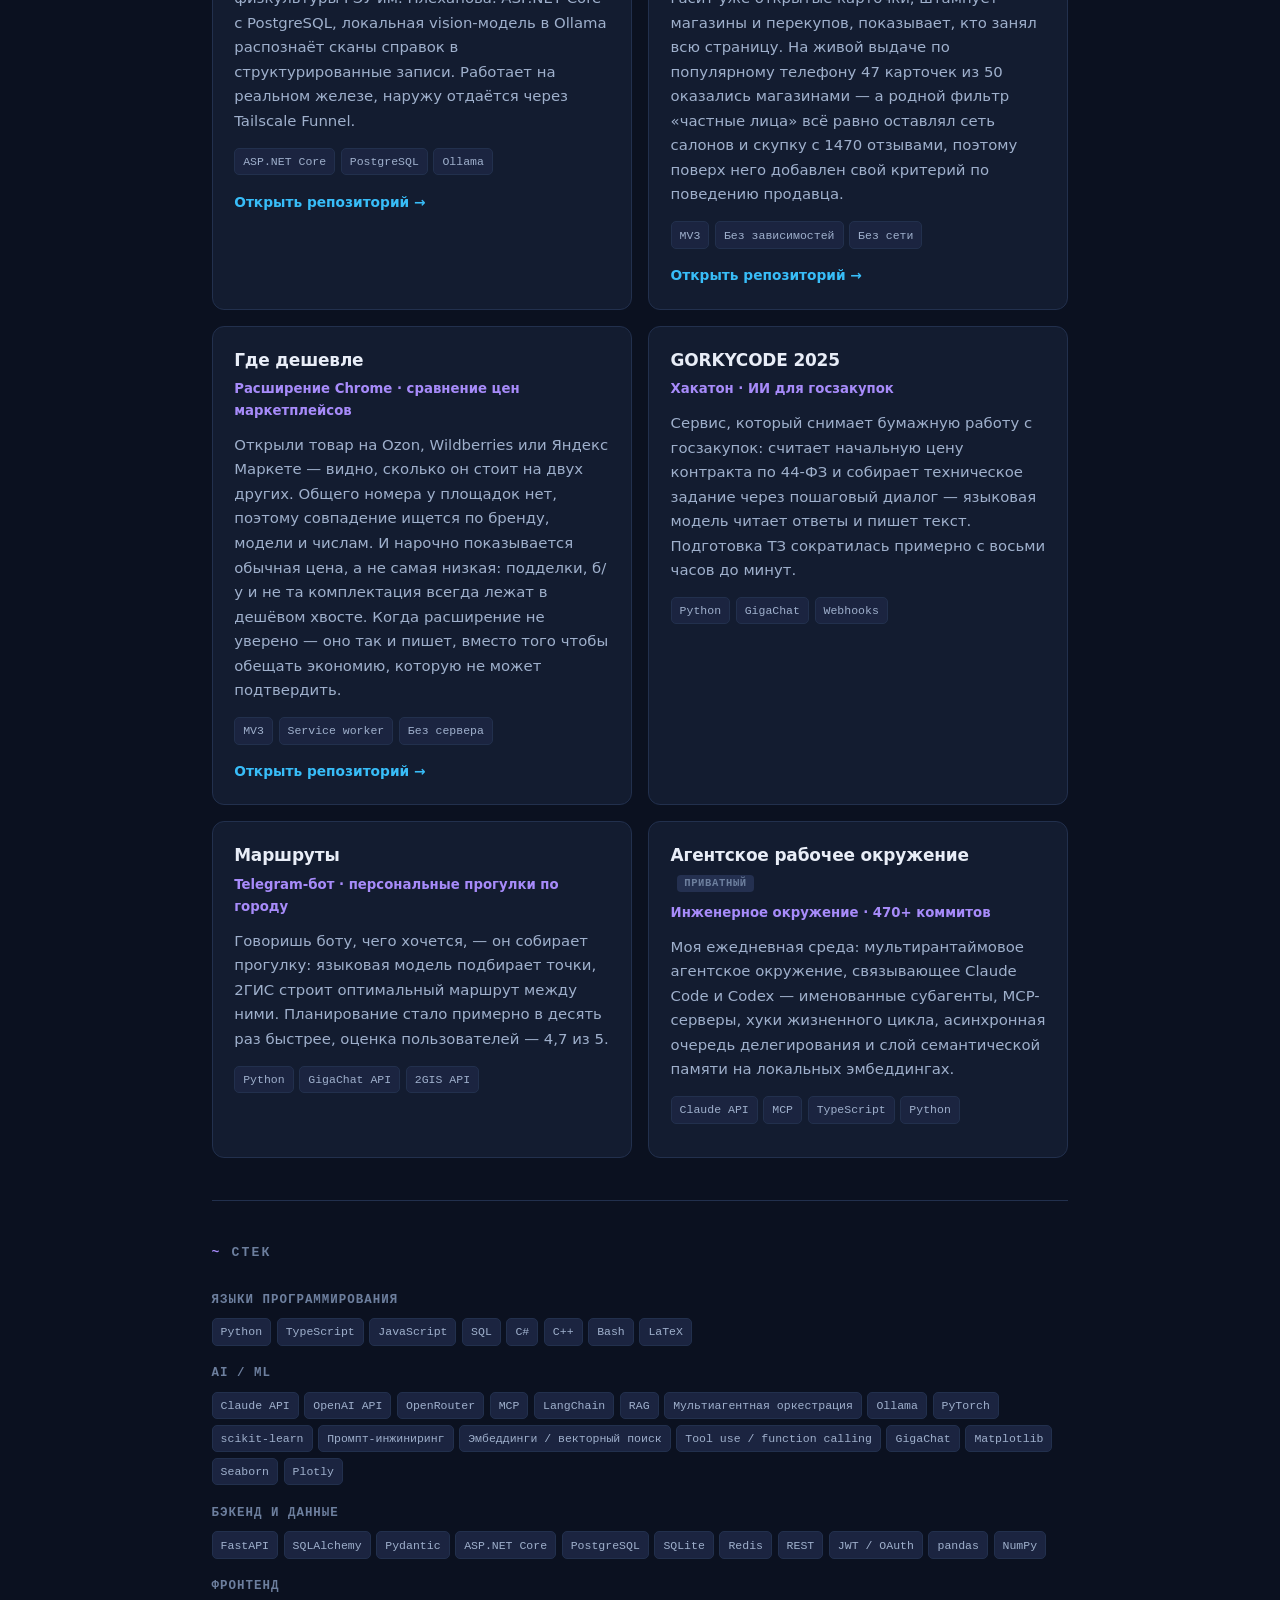
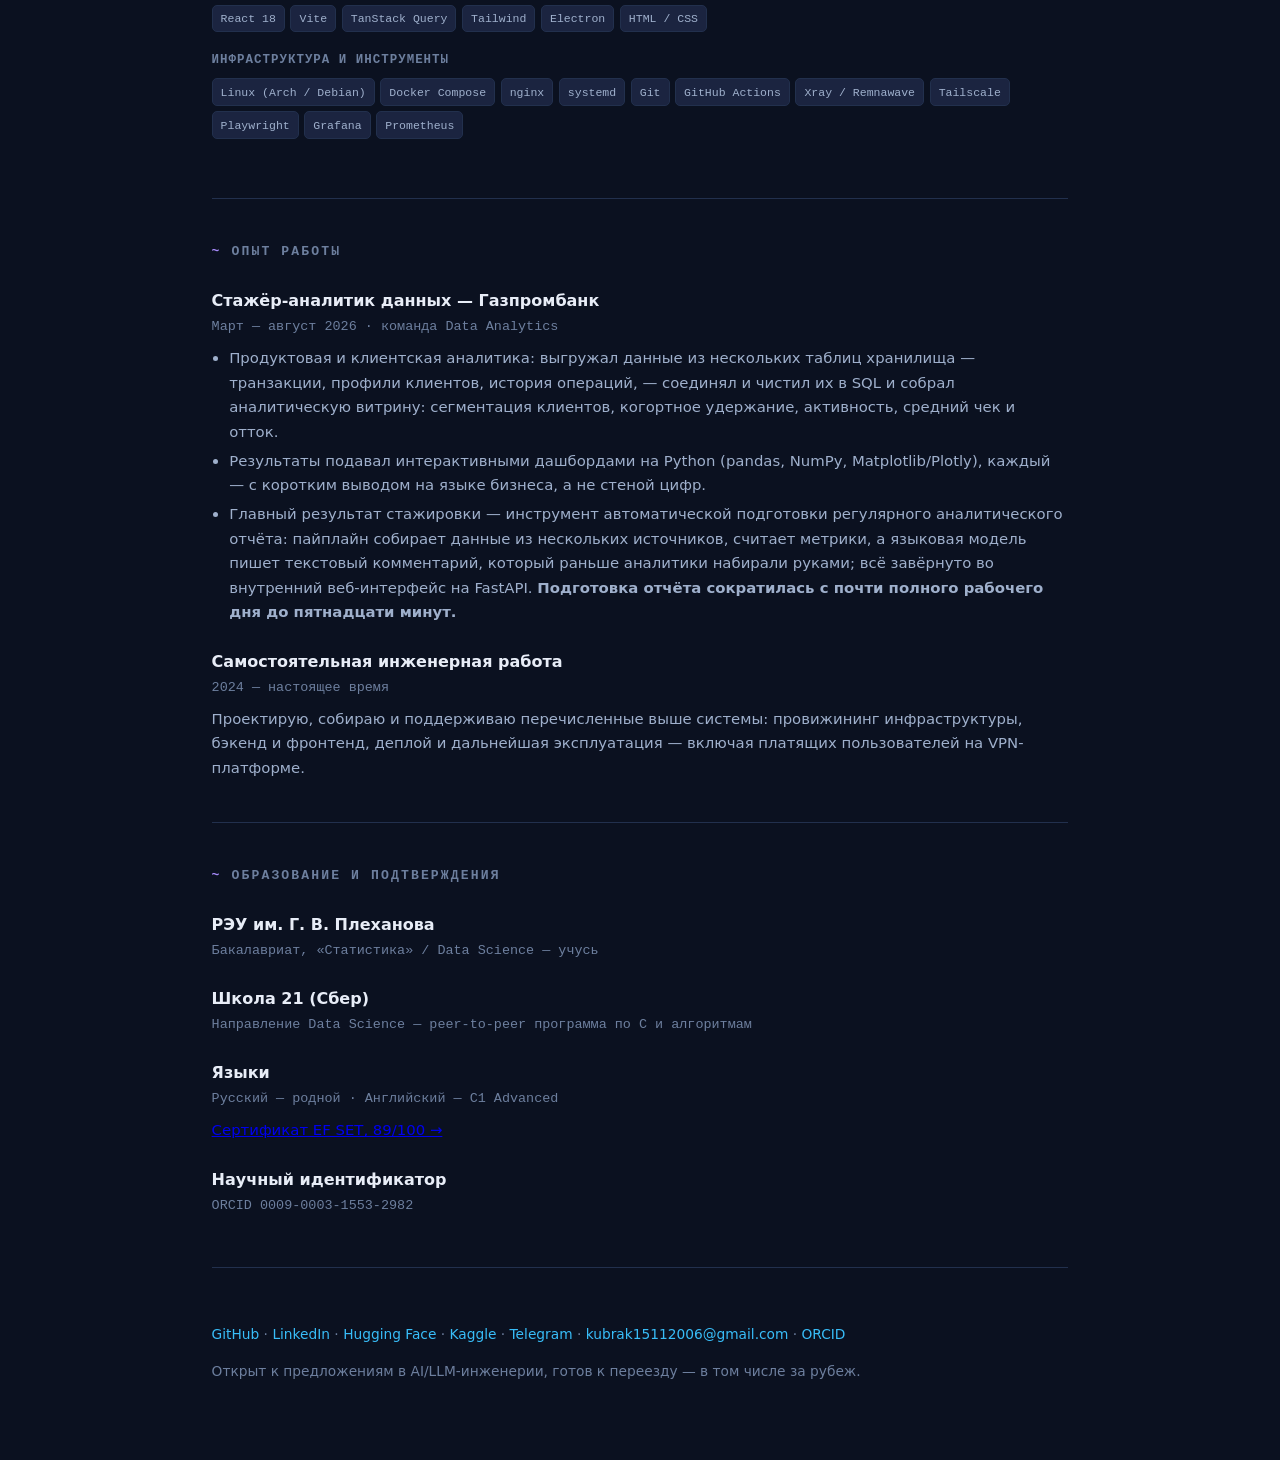
==== commit c1fb65f7: "сайт: три проекта больше не приватные, добавлены два расширения и стенд Golf, Argus и MedSpravki опу" ====
--- a/ru/index.html
+++ b/ru/index.html
@@ -252,11 +252,12 @@
         оценки выложены открыто, на русском и английском.
       </p>
       <div class="tags"><span class="tag">Python</span><span class="tag">LLM-as-a-judge</span><span class="tag">Open data</span></div>
-      <a class="more" href="https://github.com/Archangel-gabri/llm-university-math-benchmark">Открыть репозиторий →</a>
-    </article>
-
-    <article class="card">
-      <h3>CRM гольф-клуба <span class="pill">приватный</span></h3>
+      <a class="more" href="https://github.com/Archangel-gabri/llm-university-math-benchmark">Открыть датасет →</a>
+      <a class="more" href="https://github.com/Archangel-gabri/llm-math-benchmark-harness">Открыть стенд →</a>
+    </article>
+
+    <article class="card">
+      <h3>CRM гольф-клуба</h3>
       <p class="meta">Full-stack SaaS · для клиента</p>
       <p>
         Бронирование, членство и биллинг для московского гольф-клуба. 53 REST-эндпоинта на FastAPI с
@@ -264,10 +265,11 @@
         развёрнут за nginx с TLS.
       </p>
       <div class="tags"><span class="tag">FastAPI</span><span class="tag">React 18</span><span class="tag">TypeScript</span><span class="tag">PostgreSQL</span></div>
-    </article>
-
-    <article class="card">
-      <h3>Argus <span class="pill">приватный</span></h3>
+      <a class="more" href="https://github.com/Archangel-gabri/golf-crm">Открыть репозиторий →</a>
+    </article>
+
+    <article class="card">
+      <h3>Argus</h3>
       <p class="meta">Настольный командный центр, локальный</p>
       <p>
         Electron-приложение, которое сводит в одном месте серверы, подписки, финансы и квоты AI-провайдеров.
@@ -275,10 +277,11 @@
         около 450 тестов по нормальной тестовой пирамиде.
       </p>
       <div class="tags"><span class="tag">Electron</span><span class="tag">React</span><span class="tag">TypeScript</span><span class="tag">SQLite</span></div>
-    </article>
-
-    <article class="card">
-      <h3>MedSpravki REU <span class="pill">приватный</span></h3>
+      <a class="more" href="https://github.com/Archangel-gabri/argus">Открыть репозиторий →</a>
+    </article>
+
+    <article class="card">
+      <h3>MedSpravki REU</h3>
       <p class="meta">Внедрённая система вуза</p>
       <p>
         Учёт медицинских справок для кафедры физкультуры РЭУ им. Плеханова. ASP.NET Core с PostgreSQL,
@@ -286,6 +289,34 @@
         реальном железе, наружу отдаётся через Tailscale Funnel.
       </p>
       <div class="tags"><span class="tag">ASP.NET Core</span><span class="tag">PostgreSQL</span><span class="tag">Ollama</span></div>
+      <a class="more" href="https://github.com/Archangel-gabri/medspravki-reu">Открыть репозиторий →</a>
+    </article>
+
+    <article class="card">
+      <h3>Авито Помощник</h3>
+      <p class="meta">Расширение Chrome · без единой настройки</p>
+      <p>
+        Возвращает выдаче объявлений читаемость: гасит уже открытые карточки, штампует магазины и
+        перекупов, показывает, кто занял всю страницу. На живой выдаче по популярному телефону 47 карточек
+        из 50 оказались магазинами — а родной фильтр «частные лица» всё равно оставлял сеть салонов и
+        скупку с 1470 отзывами, поэтому поверх него добавлен свой критерий по поведению продавца.
+      </p>
+      <div class="tags"><span class="tag">MV3</span><span class="tag">Без зависимостей</span><span class="tag">Без сети</span></div>
+      <a class="more" href="https://github.com/Archangel-gabri/clean-listings">Открыть репозиторий →</a>
+    </article>
+
+    <article class="card">
+      <h3>Где дешевле</h3>
+      <p class="meta">Расширение Chrome · сравнение цен маркетплейсов</p>
+      <p>
+        Открыли товар на Ozon, Wildberries или Яндекс Маркете — видно, сколько он стоит на двух других.
+        Общего номера у площадок нет, поэтому совпадение ищется по бренду, модели и числам. И нарочно
+        показывается обычная цена, а не самая низкая: подделки, б/у и не та комплектация всегда лежат
+        в дешёвом хвосте. Когда расширение не уверено — оно так и пишет, вместо того чтобы обещать
+        экономию, которую не может подтвердить.
+      </p>
+      <div class="tags"><span class="tag">MV3</span><span class="tag">Service worker</span><span class="tag">Без сервера</span></div>
+      <a class="more" href="https://github.com/Archangel-gabri/price-elsewhere">Открыть репозиторий →</a>
     </article>
 
     <article class="card">
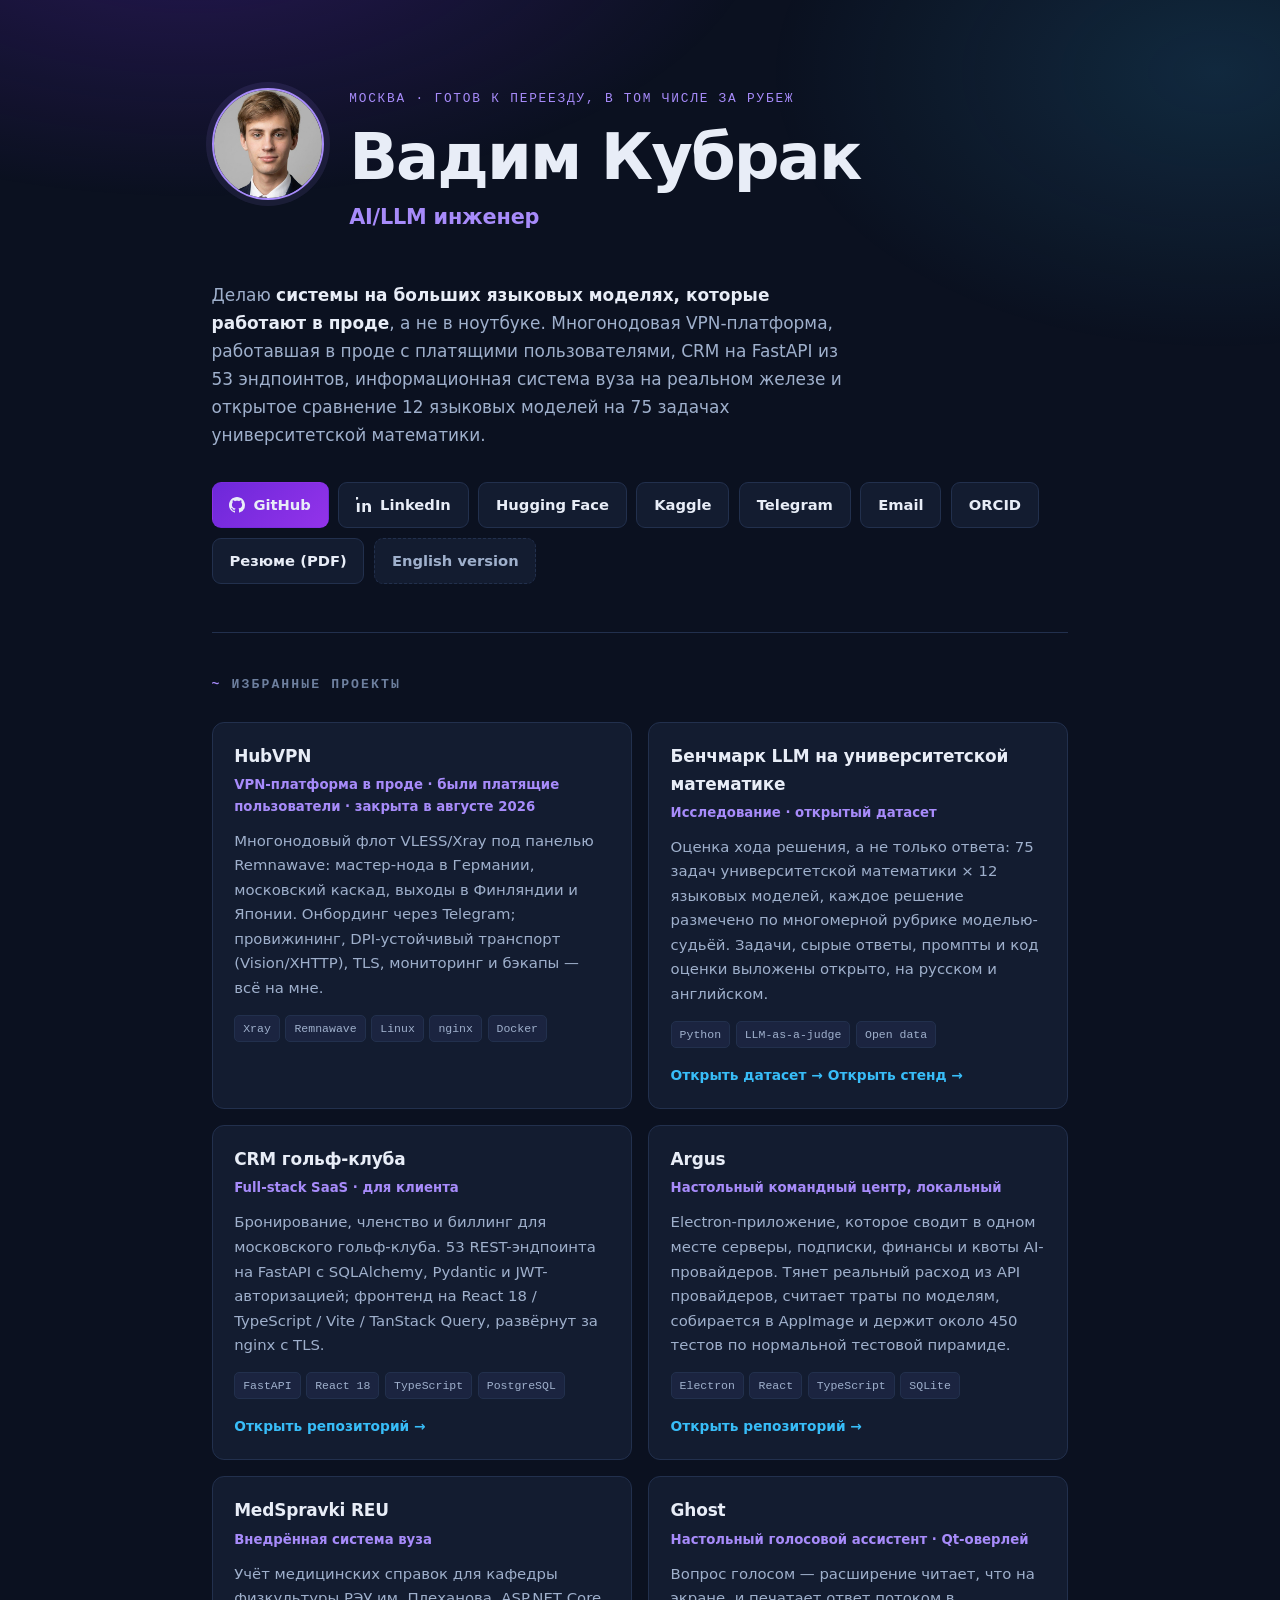
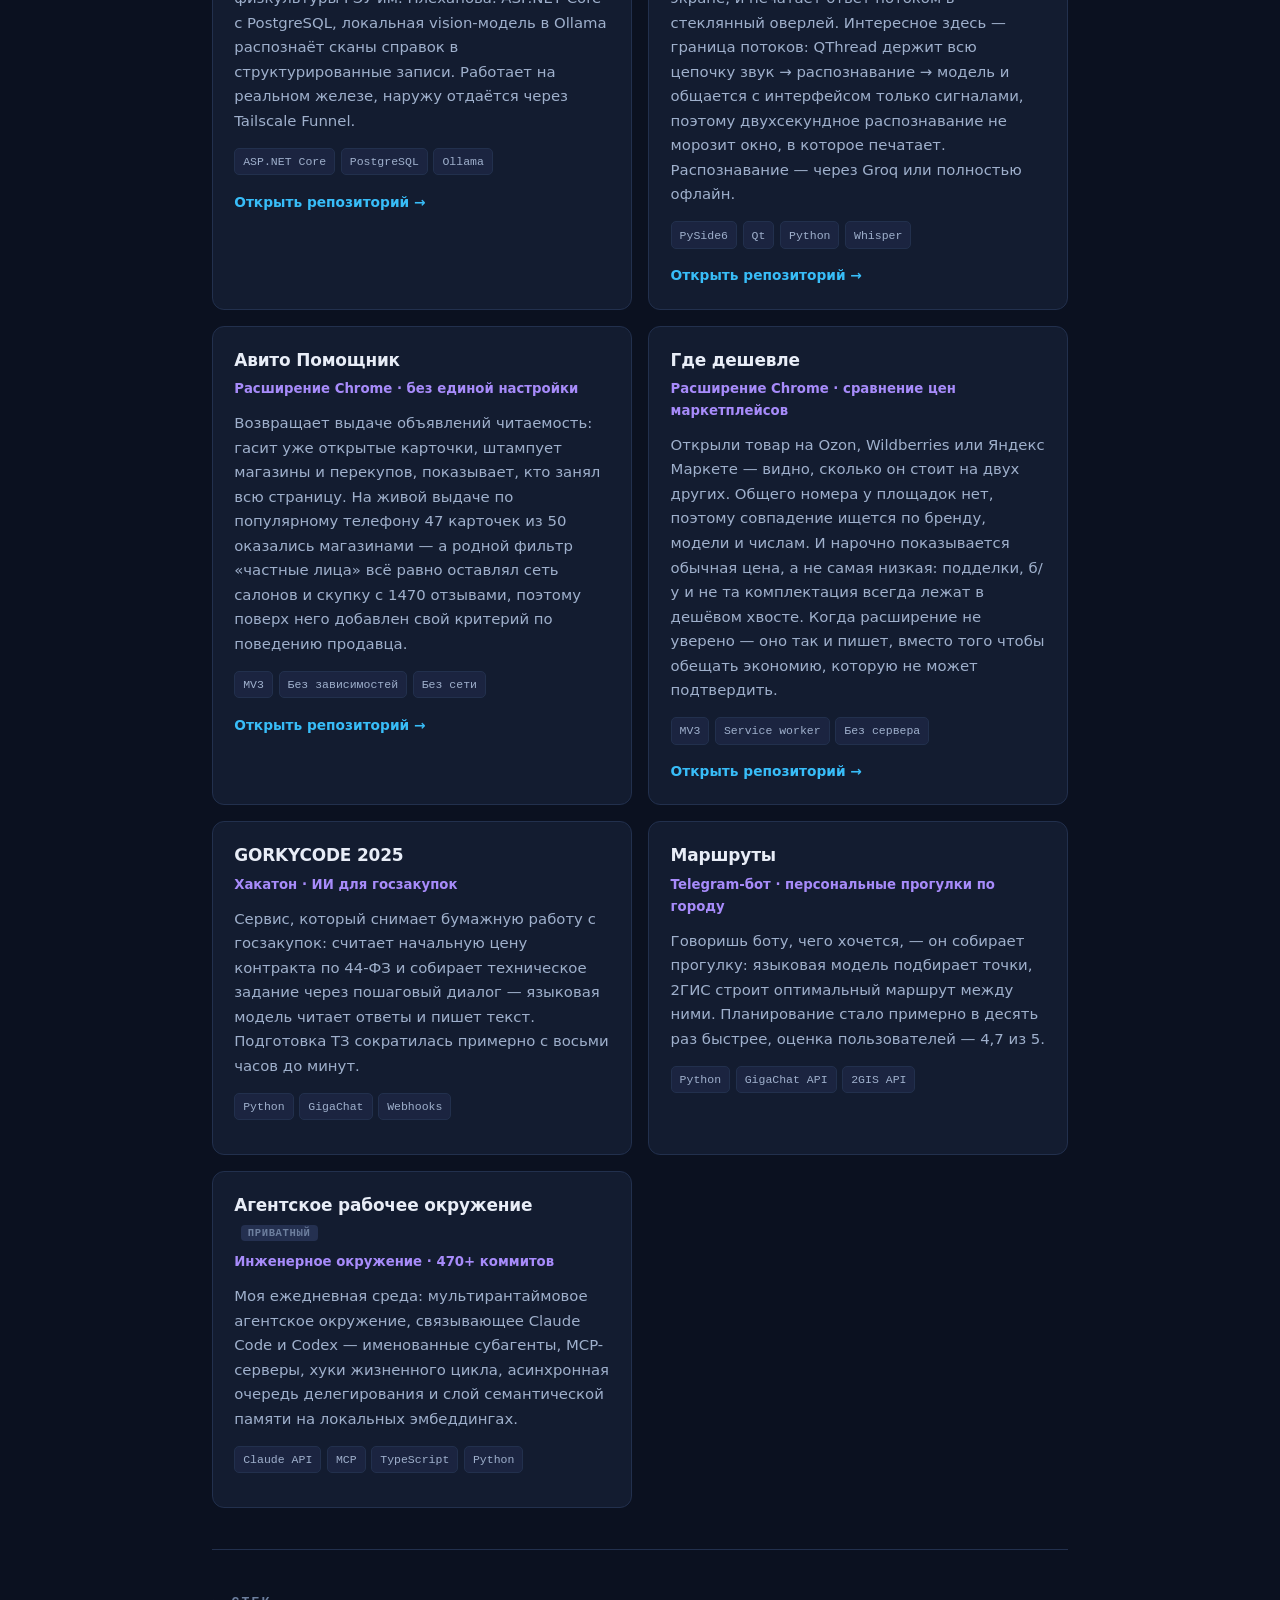
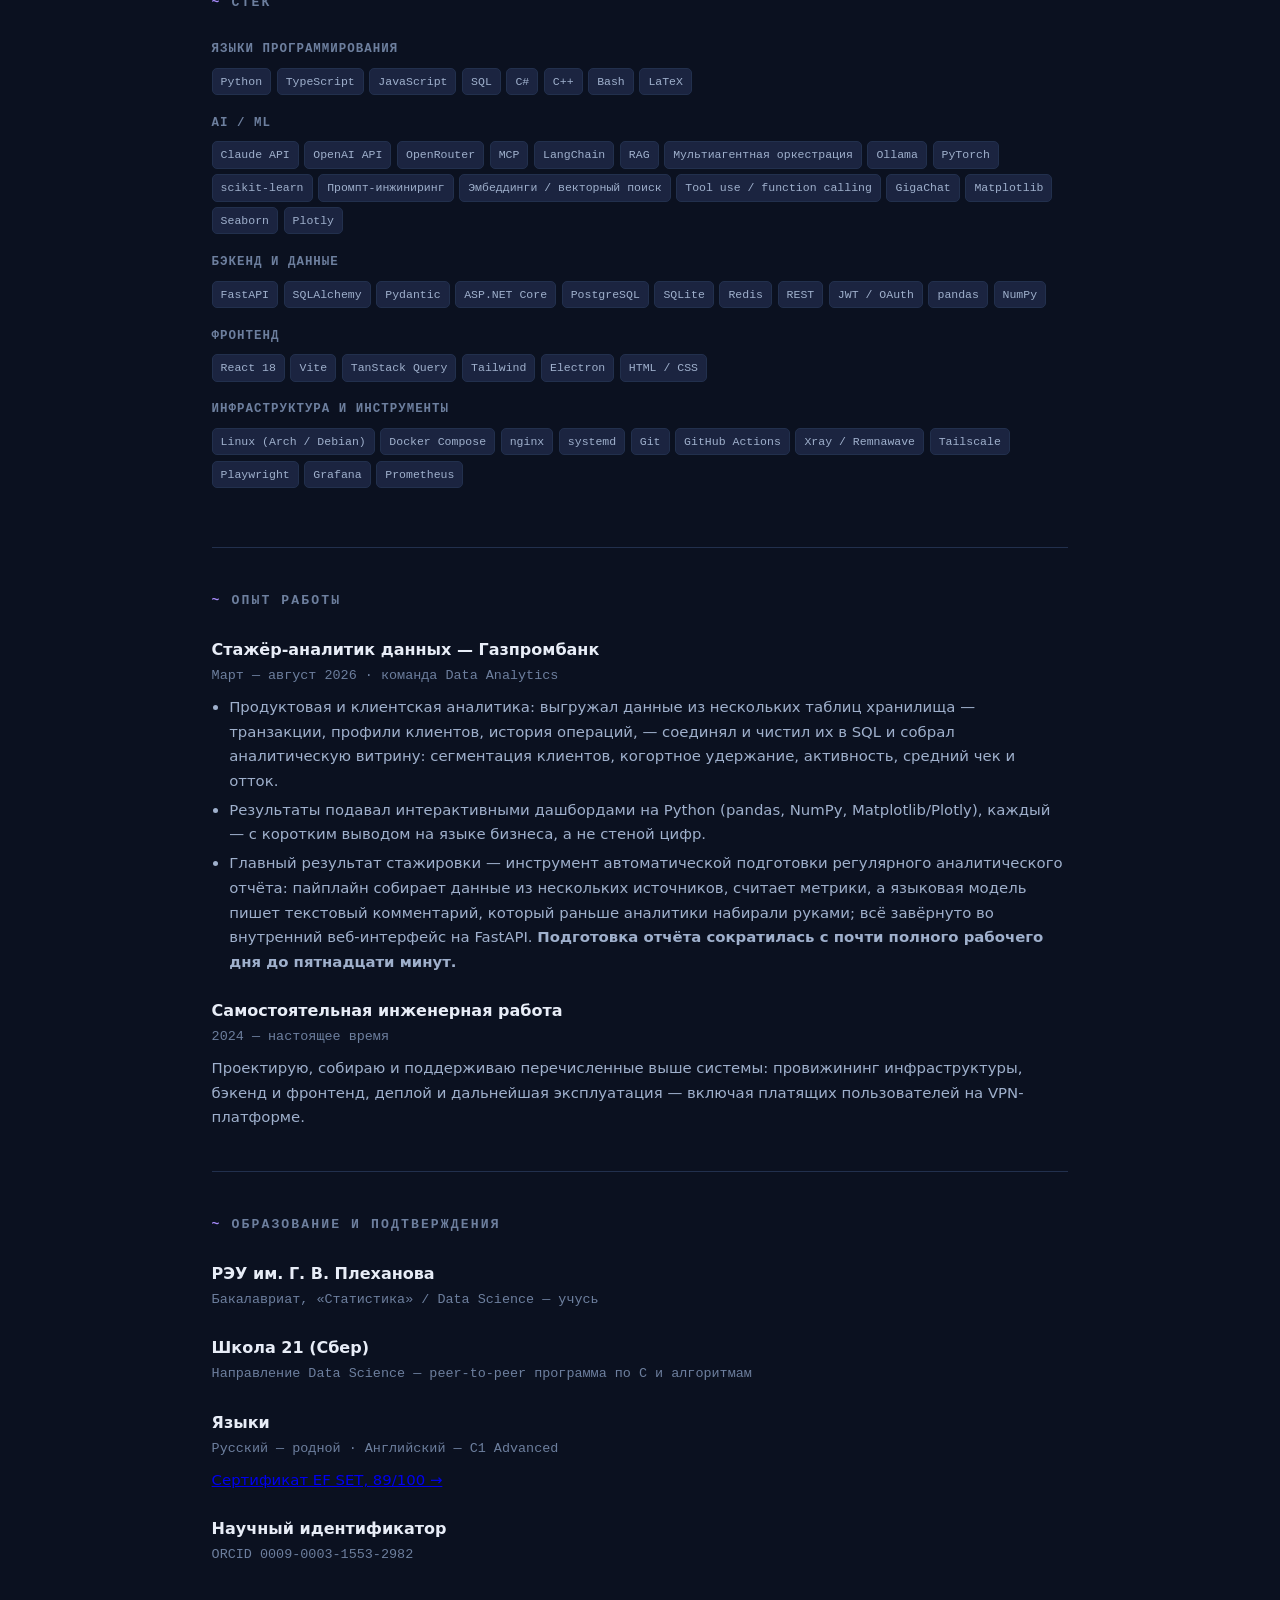
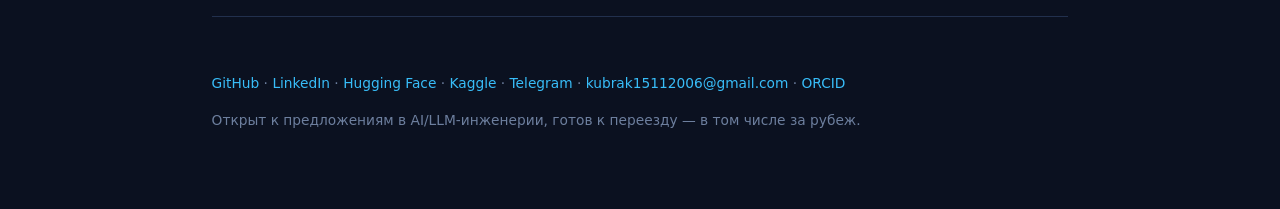
==== commit 0f413db7: "сайт: карточка Ghost в обеих языковых версиях" ====
--- a/ru/index.html
+++ b/ru/index.html
@@ -293,6 +293,19 @@
     </article>
 
     <article class="card">
+      <h3>Ghost</h3>
+      <p class="meta">Настольный голосовой ассистент · Qt-оверлей</p>
+      <p>
+        Вопрос голосом — расширение читает, что на экране, и печатает ответ потоком в стеклянный
+        оверлей. Интересное здесь — граница потоков: QThread держит всю цепочку звук → распознавание
+        → модель и общается с интерфейсом только сигналами, поэтому двухсекундное распознавание не
+        морозит окно, в которое печатает. Распознавание — через Groq или полностью офлайн.
+      </p>
+      <div class="tags"><span class="tag">PySide6</span><span class="tag">Qt</span><span class="tag">Python</span><span class="tag">Whisper</span></div>
+      <a class="more" href="https://github.com/Archangel-gabri/ghost-assistant">Открыть репозиторий →</a>
+    </article>
+
+    <article class="card">
       <h3>Авито Помощник</h3>
       <p class="meta">Расширение Chrome · без единой настройки</p>
       <p>
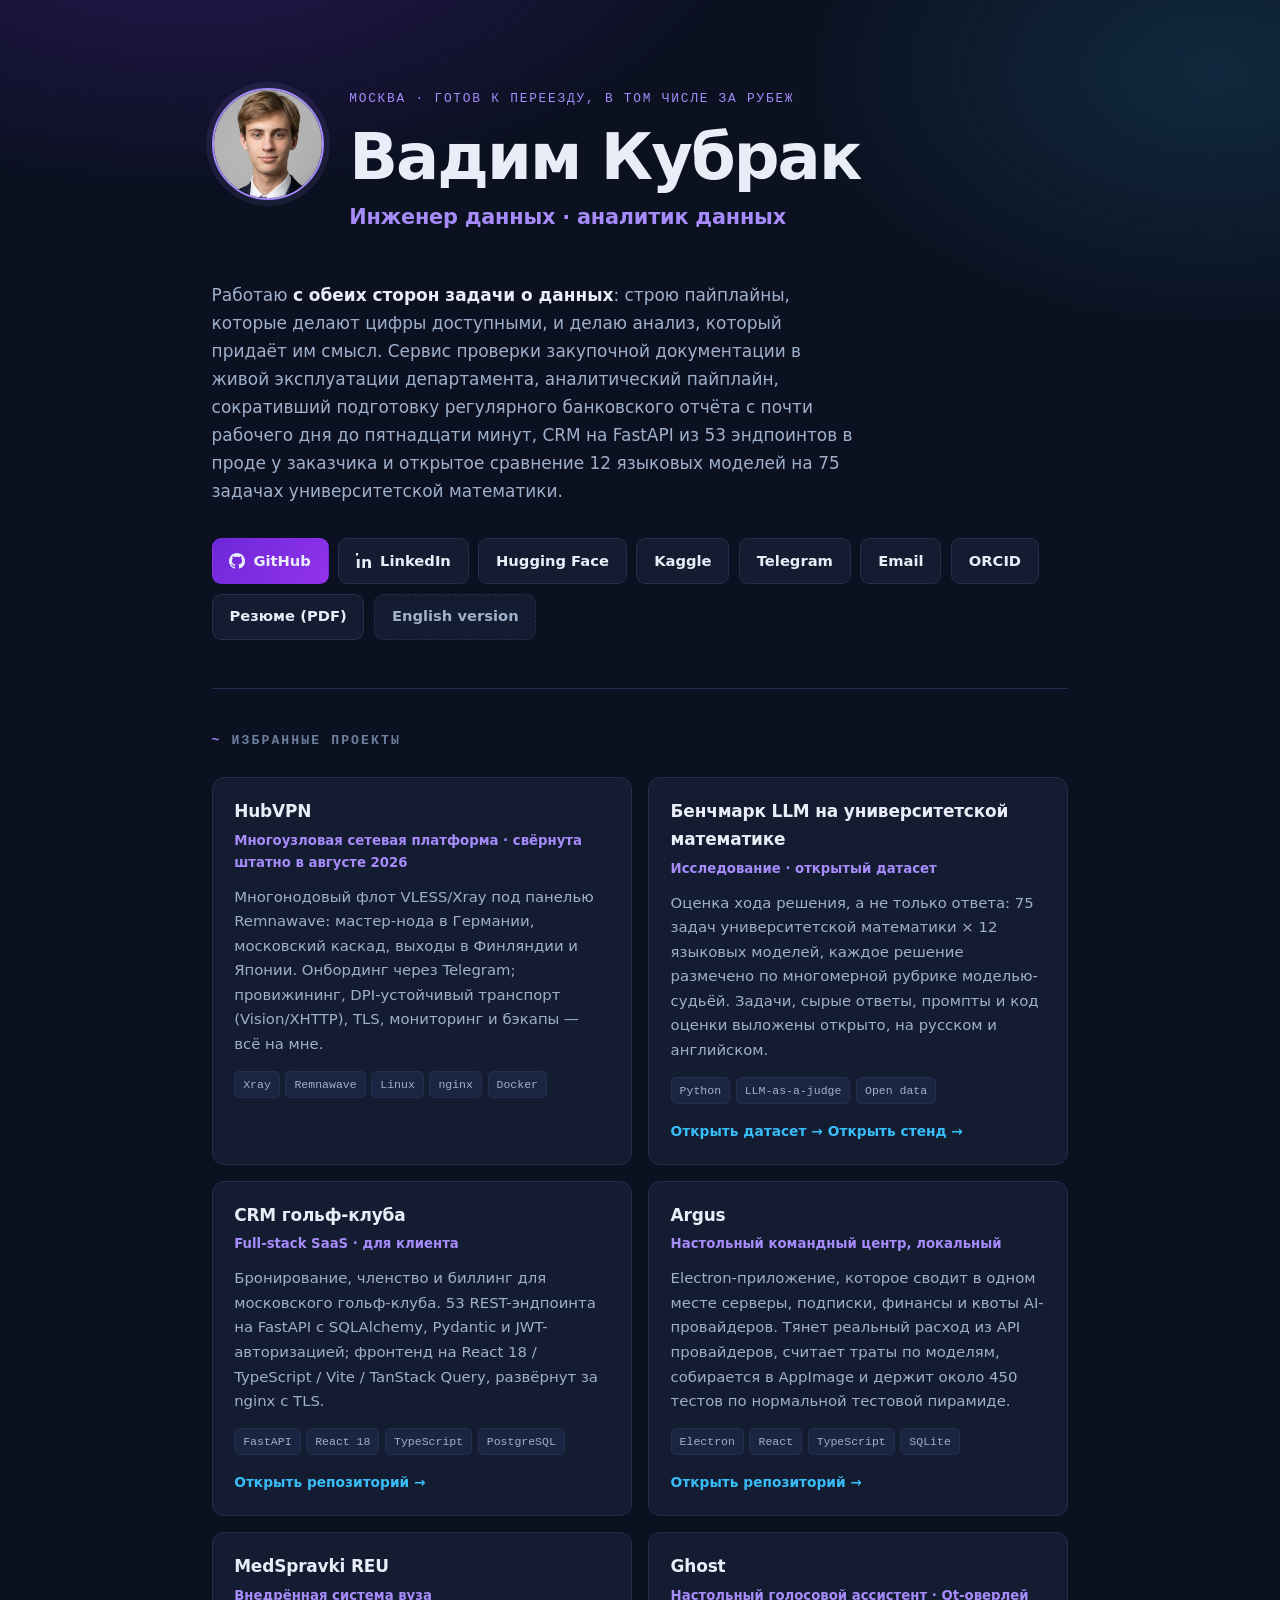
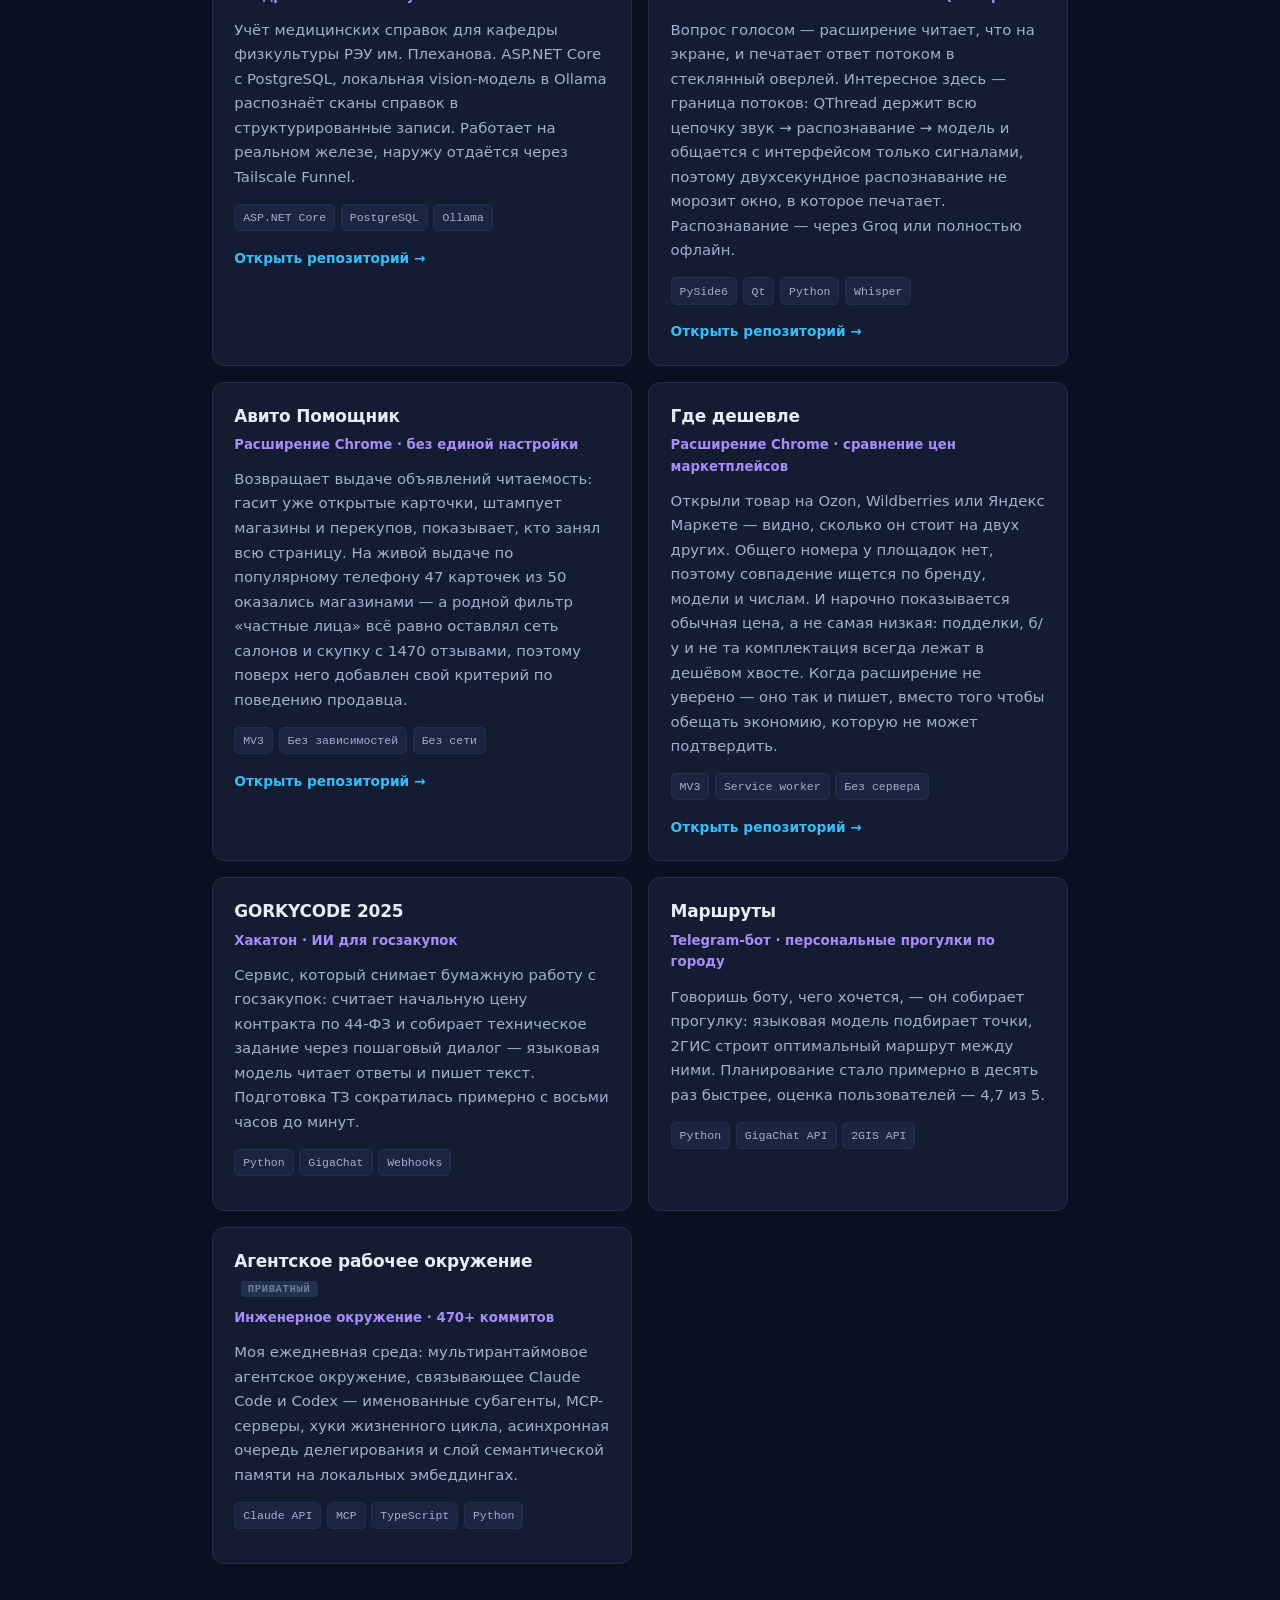
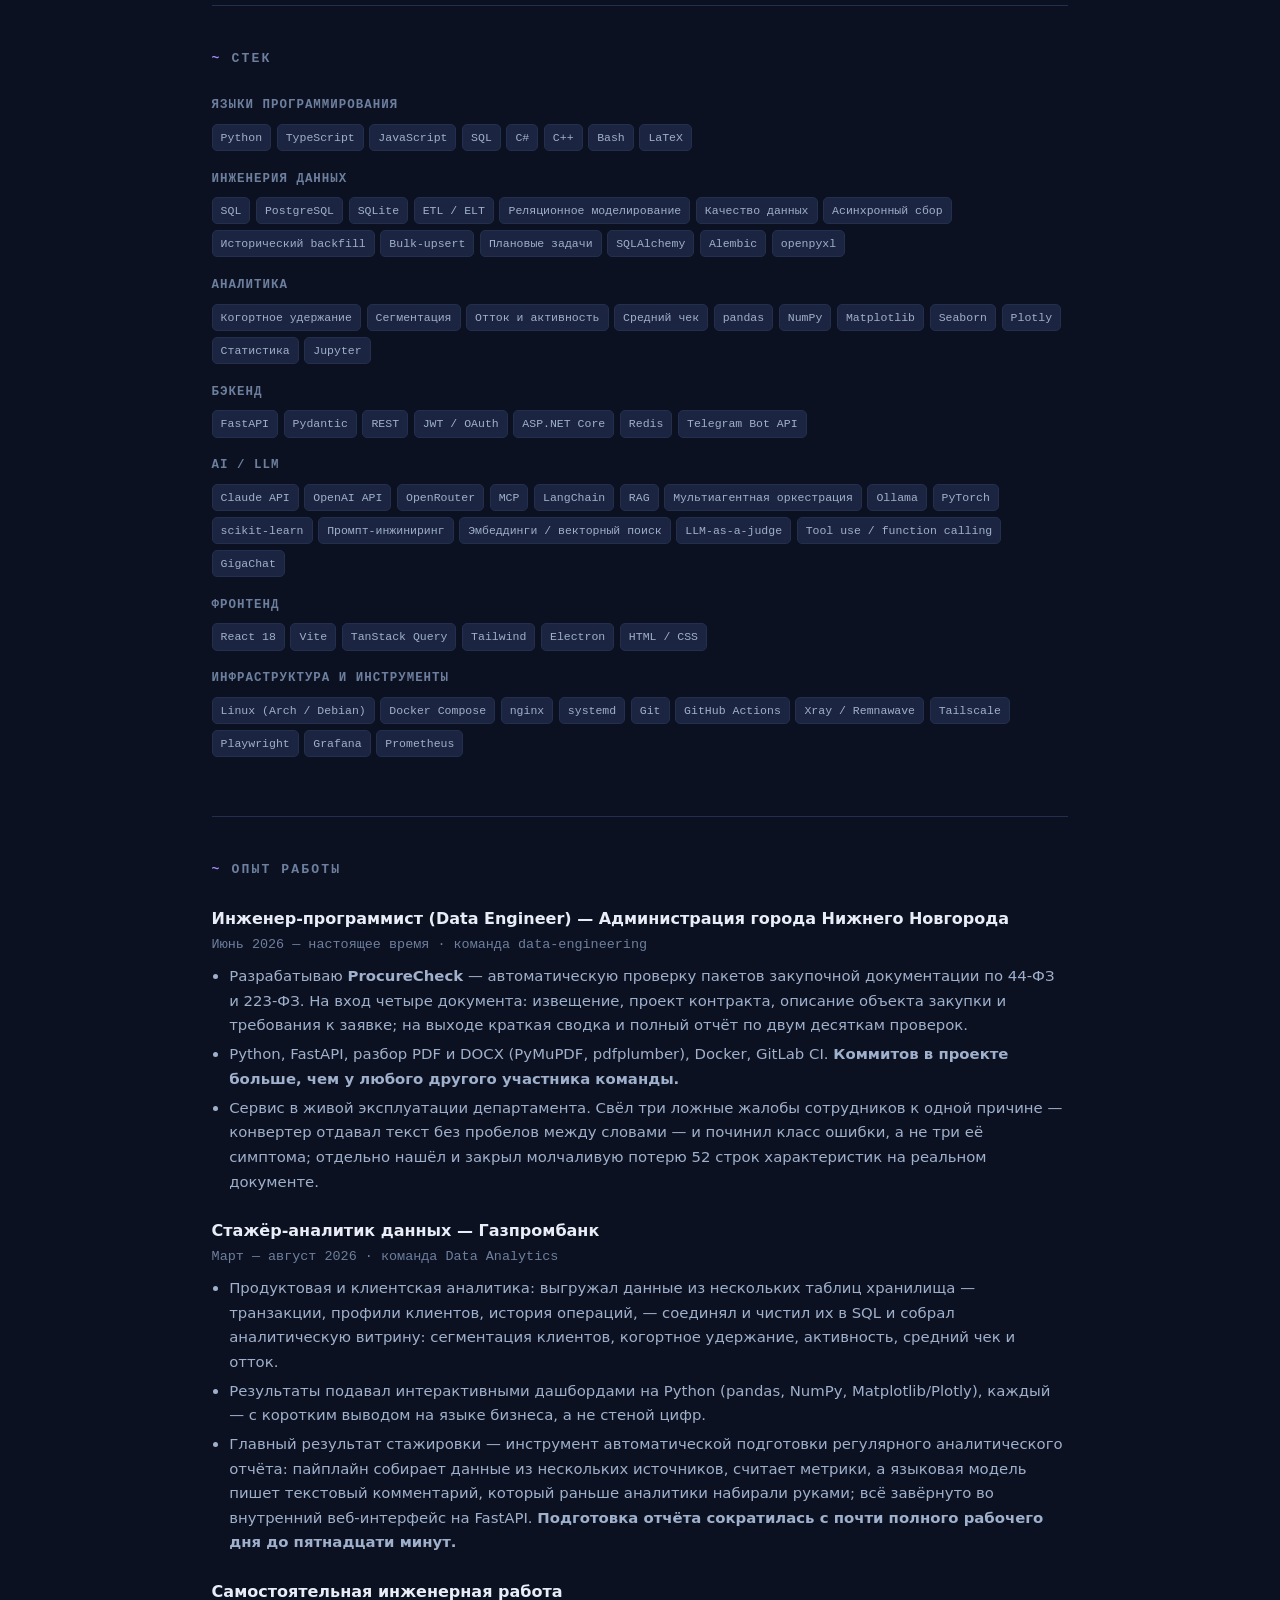
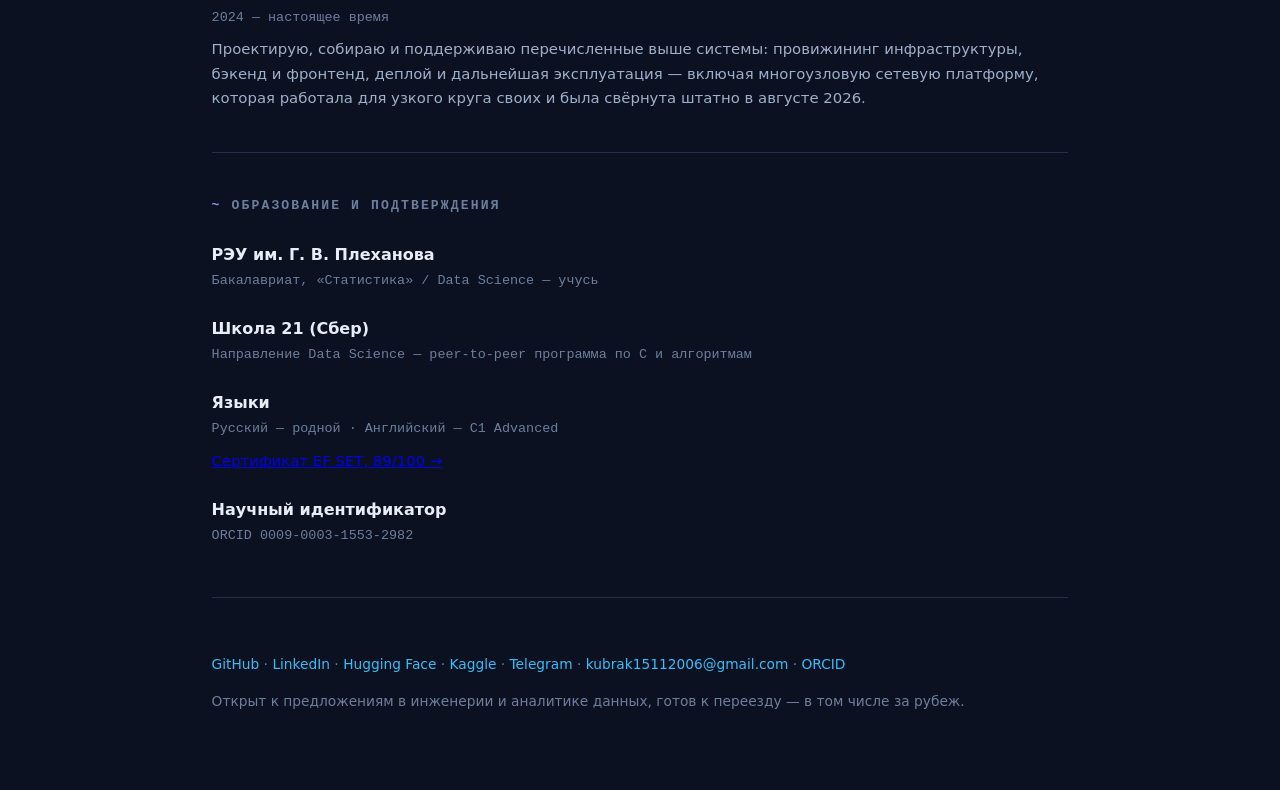
==== commit 2ea0201e: "витрина говорила о платящих пользователях и молчала о текущей работе Три вещи, каждая видна была сна" ====
--- a/ru/index.html
+++ b/ru/index.html
@@ -3,16 +3,16 @@
 <head>
 <meta charset="utf-8" />
 <meta name="viewport" content="width=device-width, initial-scale=1" />
-<title>Вадим Кубрак — AI/LLM инженер</title>
-<meta name="description" content="AI/LLM инженер. Системы на языковых моделях в проде: мультиагентные пайплайны, RAG, MCP. FastAPI, React, инфраструктура на Linux. Открыт к предложениям, готов к переезду." />
+<title>Вадим Кубрак — инженер данных и аналитик данных</title>
+<meta name="description" content="Data Engineer и Data Analyst. Python, SQL, PostgreSQL, ETL/ELT и реляционное моделирование; когортная аналитика и удержание; FastAPI, Docker и Linux в проде. Открыт к предложениям, готов к переезду." />
 <link rel="canonical" href="https://archangel-gabri.github.io/ru/" />
 <link rel="alternate" hreflang="en" href="https://archangel-gabri.github.io/" />
 <link rel="alternate" hreflang="ru" href="https://archangel-gabri.github.io/ru/" />
 <link rel="alternate" hreflang="x-default" href="https://archangel-gabri.github.io/" />
 
 <meta property="og:type" content="profile" />
-<meta property="og:title" content="Вадим Кубрак — AI/LLM инженер" />
-<meta property="og:description" content="Системы на языковых моделях, которые работают в проде, а не в ноутбуке. Мультиагентные пайплайны, RAG, MCP." />
+<meta property="og:title" content="Вадим Кубрак — инженер данных и аналитик данных" />
+<meta property="og:description" content="Строю пайплайны, которые делают цифры доступными, и делаю анализ, который придаёт им смысл. Python · SQL · PostgreSQL · FastAPI · Docker · Linux." />
 <meta property="og:url" content="https://archangel-gabri.github.io/ru/" />
 <meta property="og:image" content="https://archangel-gabri.github.io/assets/og.jpg" />
 <meta property="og:image:width" content="1200" />
@@ -20,8 +20,8 @@
 <meta property="profile:first_name" content="Vadim" />
 <meta property="profile:last_name" content="Kubrak" />
 <meta name="twitter:card" content="summary_large_image" />
-<meta name="twitter:title" content="Вадим Кубрак — AI/LLM инженер" />
-<meta name="twitter:description" content="Системы на языковых моделях в проде. Мультиагентные пайплайны, RAG, MCP." />
+<meta name="twitter:title" content="Вадим Кубрак — инженер данных и аналитик данных" />
+<meta name="twitter:description" content="Пайплайны, которые делают цифры доступными, и анализ, который придаёт им смысл. Python · SQL · PostgreSQL · FastAPI." />
 <meta name="twitter:image" content="https://archangel-gabri.github.io/assets/og.jpg" />
 
 <link rel="icon" type="image/png" href="../assets/favicon.png" />
@@ -33,7 +33,7 @@
   "@type": "Person",
   "name": "Vadim Kubrak",
   "alternateName": "Кубрак Вадим Андреевич",
-  "jobTitle": "AI / LLM Application Engineer",
+  "jobTitle": "Data Engineer & Data Analyst",
   "email": "mailto:kubrak15112006@gmail.com",
   "url": "https://archangel-gabri.github.io/",
   "image": "https://archangel-gabri.github.io/assets/avatar.jpg",
@@ -41,7 +41,7 @@
   "address": { "@type": "PostalAddress", "addressLocality": "Moscow", "addressCountry": "RU" },
   "seeks": {
     "@type": "Demand",
-    "name": "AI / LLM engineering roles in the EU — relocation ready"
+    "name": "Data engineering and data analytics roles in the EU — relocation ready"
   },
   "hasCredential": [
     {
@@ -56,8 +56,9 @@
     { "@type": "EducationalOrganization", "name": "School 21 (Sber)" }
   ],
   "knowsLanguage": ["ru", "en"],
-  "knowsAbout": ["Large Language Models", "Retrieval-Augmented Generation", "Model Context Protocol",
-                 "FastAPI", "React", "TypeScript", "Python", "Linux", "Docker"],
+  "knowsAbout": ["Data Engineering", "Data Analysis", "SQL", "PostgreSQL", "ETL", "Data Modeling",
+                 "pandas", "Python", "FastAPI", "Docker", "Linux", "CI/CD",
+                 "Large Language Models", "Retrieval-Augmented Generation", "Model Context Protocol"],
   "sameAs": [
     "https://github.com/Archangel-gabri",
     "https://www.linkedin.com/in/vadimkubrak/",
@@ -200,13 +201,15 @@
     <div>
       <p class="eyebrow">Москва · готов к переезду, в том числе за рубеж</p>
       <h1>Вадим Кубрак</h1>
-      <p class="role">AI/LLM инженер</p>
+      <p class="role">Инженер данных · аналитик данных</p>
     </div>
   </div>
   <p class="lede">
-    Делаю <strong>системы на больших языковых моделях, которые работают в проде</strong>, а не в ноутбуке.
-    Многонодовая VPN-платформа, работавшая в проде с платящими пользователями, CRM на FastAPI из 53 эндпоинтов, информационная
-    система вуза на реальном железе и открытое сравнение 12 языковых моделей на 75 задачах университетской
+    Работаю <strong>с обеих сторон задачи о данных</strong>: строю пайплайны, которые делают цифры
+    доступными, и делаю анализ, который придаёт им смысл. Сервис проверки закупочной документации
+    в живой эксплуатации департамента, аналитический пайплайн, сокративший подготовку регулярного
+    банковского отчёта с почти рабочего дня до пятнадцати минут, CRM на FastAPI из 53 эндпоинтов
+    в проде у заказчика и открытое сравнение 12 языковых моделей на 75 задачах университетской
     математики.
   </p>
   <div class="links">
@@ -223,7 +226,7 @@
     <a class="btn" href="https://t.me/Castiel68">Telegram</a>
     <a class="btn" href="mailto:kubrak15112006@gmail.com">Email</a>
     <a class="btn" href="https://orcid.org/0009-0003-1553-2982">ORCID</a>
-    <a class="btn" href="../Vadim-Kubrak-CV.pdf" download>Резюме (PDF)</a>
+    <a class="btn" href="../Vadim-Kubrak-CV-RU.pdf" download>Резюме (PDF)</a>
     <a class="btn lang" href="../" hreflang="en" lang="en">English version</a>
   </div>
 </header>
@@ -234,7 +237,7 @@
 
     <article class="card">
       <h3>HubVPN</h3>
-      <p class="meta">VPN-платформа в проде · были платящие пользователи · закрыта в августе 2026</p>
+      <p class="meta">Многоузловая сетевая платформа · свёрнута штатно в августе 2026</p>
       <p>
         Многонодовый флот VLESS/Xray под панелью Remnawave: мастер-нода в Германии, московский каскад,
         выходы в Финляндии и Японии. Онбординг через Telegram; провижининг, DPI-устойчивый транспорт
@@ -381,24 +384,44 @@
   </div>
 
   <div class="stack-row">
-    <h4>AI / ML</h4>
+    <h4>Инженерия данных</h4>
+    <div class="tags">
+      <span class="tag">SQL</span><span class="tag">PostgreSQL</span><span class="tag">SQLite</span>
+      <span class="tag">ETL / ELT</span><span class="tag">Реляционное моделирование</span><span class="tag">Качество данных</span>
+      <span class="tag">Асинхронный сбор</span><span class="tag">Исторический backfill</span><span class="tag">Bulk-upsert</span>
+      <span class="tag">Плановые задачи</span><span class="tag">SQLAlchemy</span><span class="tag">Alembic</span>
+      <span class="tag">openpyxl</span>
+    </div>
+  </div>
+
+  <div class="stack-row">
+    <h4>Аналитика</h4>
+    <div class="tags">
+      <span class="tag">Когортное удержание</span><span class="tag">Сегментация</span><span class="tag">Отток и активность</span>
+      <span class="tag">Средний чек</span><span class="tag">pandas</span><span class="tag">NumPy</span>
+      <span class="tag">Matplotlib</span><span class="tag">Seaborn</span><span class="tag">Plotly</span>
+      <span class="tag">Статистика</span><span class="tag">Jupyter</span>
+    </div>
+  </div>
+
+  <div class="stack-row">
+    <h4>Бэкенд</h4>
+    <div class="tags">
+      <span class="tag">FastAPI</span><span class="tag">Pydantic</span><span class="tag">REST</span>
+      <span class="tag">JWT / OAuth</span><span class="tag">ASP.NET Core</span><span class="tag">Redis</span>
+      <span class="tag">Telegram Bot API</span>
+    </div>
+  </div>
+
+  <div class="stack-row">
+    <h4>AI / LLM</h4>
     <div class="tags">
       <span class="tag">Claude API</span><span class="tag">OpenAI API</span><span class="tag">OpenRouter</span>
       <span class="tag">MCP</span><span class="tag">LangChain</span><span class="tag">RAG</span>
       <span class="tag">Мультиагентная оркестрация</span><span class="tag">Ollama</span>
       <span class="tag">PyTorch</span><span class="tag">scikit-learn</span><span class="tag">Промпт-инжиниринг</span>
-      <span class="tag">Эмбеддинги / векторный поиск</span><span class="tag">Tool use / function calling</span>
-      <span class="tag">GigaChat</span><span class="tag">Matplotlib</span><span class="tag">Seaborn</span><span class="tag">Plotly</span>
-    </div>
-  </div>
-
-  <div class="stack-row">
-    <h4>Бэкенд и данные</h4>
-    <div class="tags">
-      <span class="tag">FastAPI</span><span class="tag">SQLAlchemy</span><span class="tag">Pydantic</span>
-      <span class="tag">ASP.NET Core</span><span class="tag">PostgreSQL</span><span class="tag">SQLite</span>
-      <span class="tag">Redis</span><span class="tag">REST</span><span class="tag">JWT / OAuth</span>
-      <span class="tag">pandas</span><span class="tag">NumPy</span>
+      <span class="tag">Эмбеддинги / векторный поиск</span><span class="tag">LLM-as-a-judge</span>
+      <span class="tag">Tool use / function calling</span><span class="tag">GigaChat</span>
     </div>
   </div>
 
@@ -423,6 +446,23 @@
 
 <section id="experience">
   <h2>Опыт работы</h2>
+
+  <div class="entry">
+    <h3>Инженер-программист (Data Engineer) — Администрация города Нижнего Новгорода</h3>
+    <p class="meta">Июнь 2026 — настоящее время · команда data-engineering</p>
+    <ul>
+      <li>Разрабатываю <strong>ProcureCheck</strong> — автоматическую проверку пакетов закупочной
+          документации по 44-ФЗ и 223-ФЗ. На вход четыре документа: извещение, проект контракта,
+          описание объекта закупки и требования к заявке; на выходе краткая сводка и полный отчёт
+          по двум десяткам проверок.</li>
+      <li>Python, FastAPI, разбор PDF и DOCX (PyMuPDF, pdfplumber), Docker, GitLab CI.
+          <strong>Коммитов в проекте больше, чем у любого другого участника команды.</strong></li>
+      <li>Сервис в живой эксплуатации департамента. Свёл три ложные жалобы сотрудников к одной
+          причине — конвертер отдавал текст без пробелов между словами — и починил класс ошибки,
+          а не три её симптома; отдельно нашёл и закрыл молчаливую потерю 52 строк характеристик
+          на реальном документе.</li>
+    </ul>
+  </div>
 
   <div class="entry">
     <h3>Стажёр-аналитик данных — Газпромбанк</h3>
@@ -447,7 +487,8 @@
     <p class="meta">2024 — настоящее время</p>
     <p>
       Проектирую, собираю и поддерживаю перечисленные выше системы: провижининг инфраструктуры, бэкенд и
-      фронтенд, деплой и дальнейшая эксплуатация — включая платящих пользователей на VPN-платформе.
+      фронтенд, деплой и дальнейшая эксплуатация — включая многоузловую сетевую платформу, которая
+      работала для узкого круга своих и была свёрнута штатно в августе 2026.
     </p>
   </div>
 </section>
@@ -487,7 +528,7 @@
     <a href="mailto:kubrak15112006@gmail.com">kubrak15112006@gmail.com</a> ·
     <a href="https://orcid.org/0009-0003-1553-2982">ORCID</a>
   </p>
-  <p>Открыт к предложениям в AI/LLM-инженерии, готов к переезду — в том числе за рубеж.</p>
+  <p>Открыт к предложениям в инженерии и аналитике данных, готов к переезду — в том числе за рубеж.</p>
 </footer>
 
 </div>
